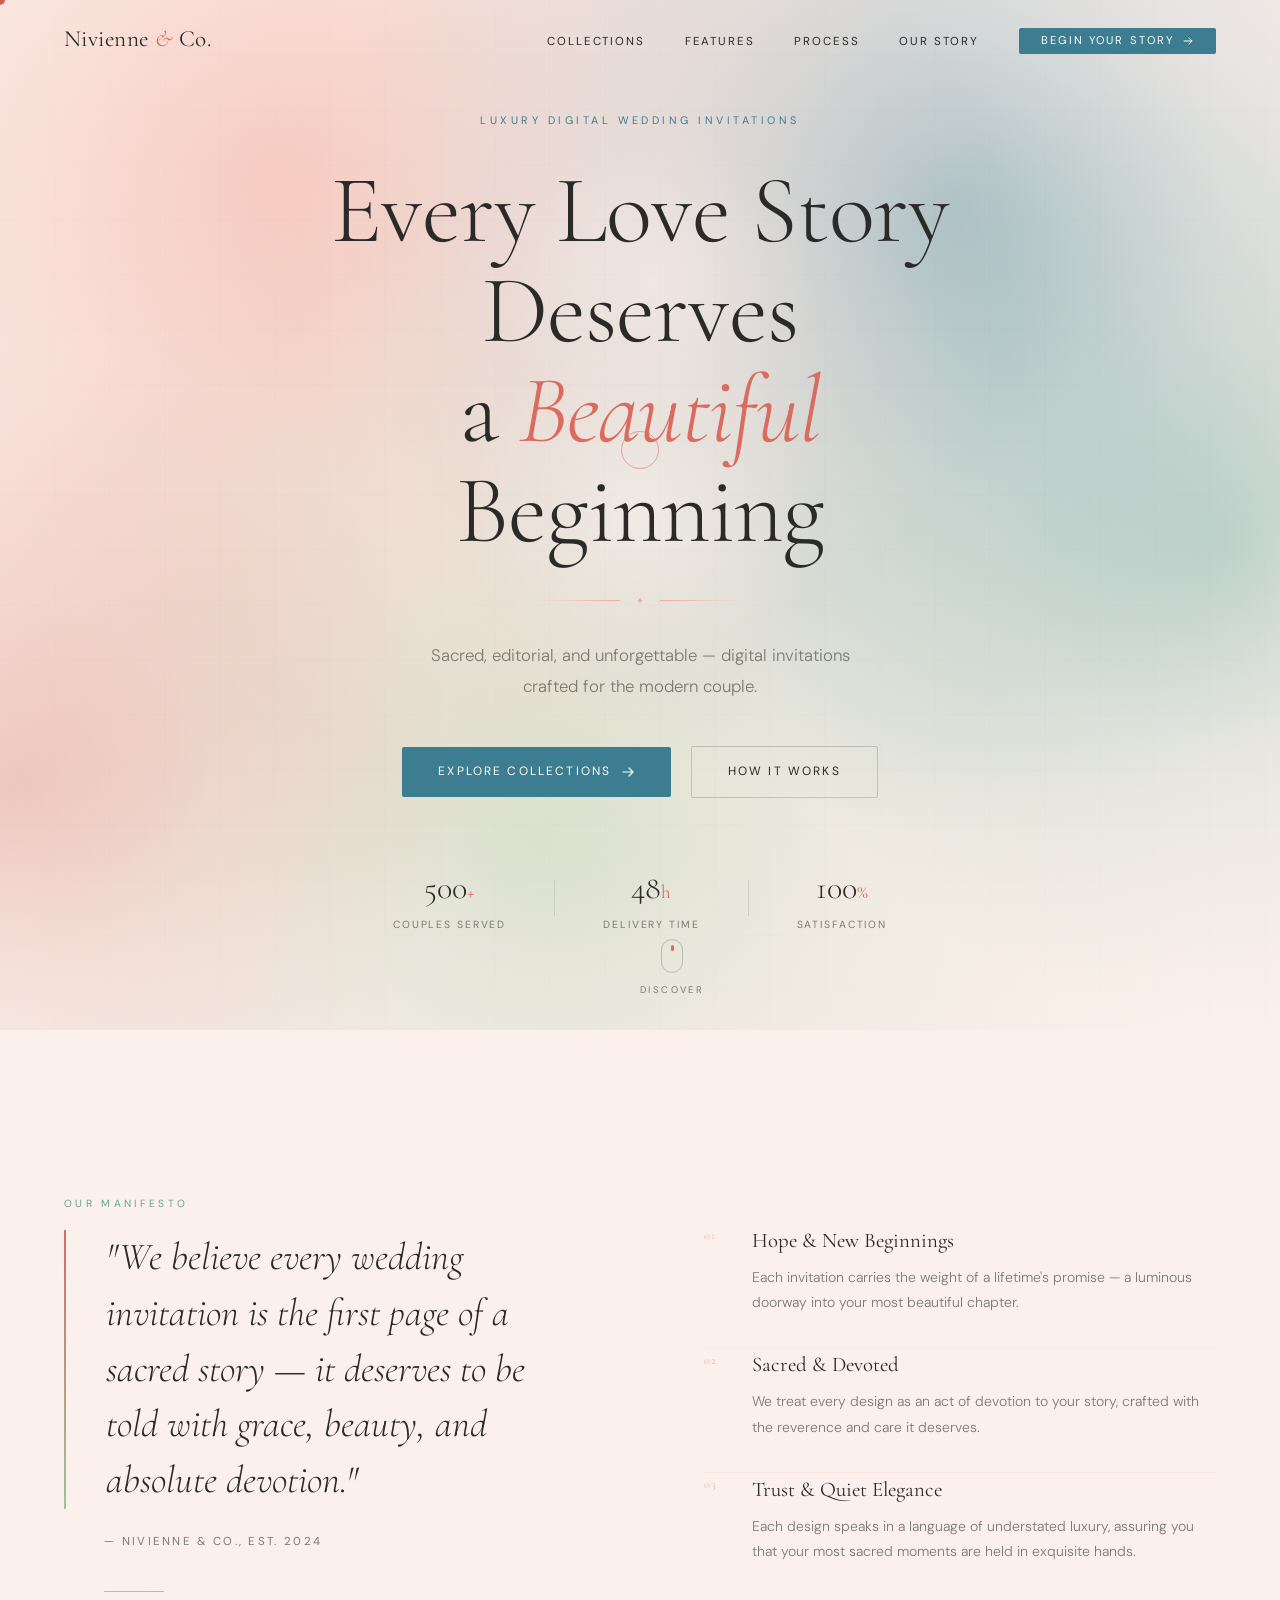
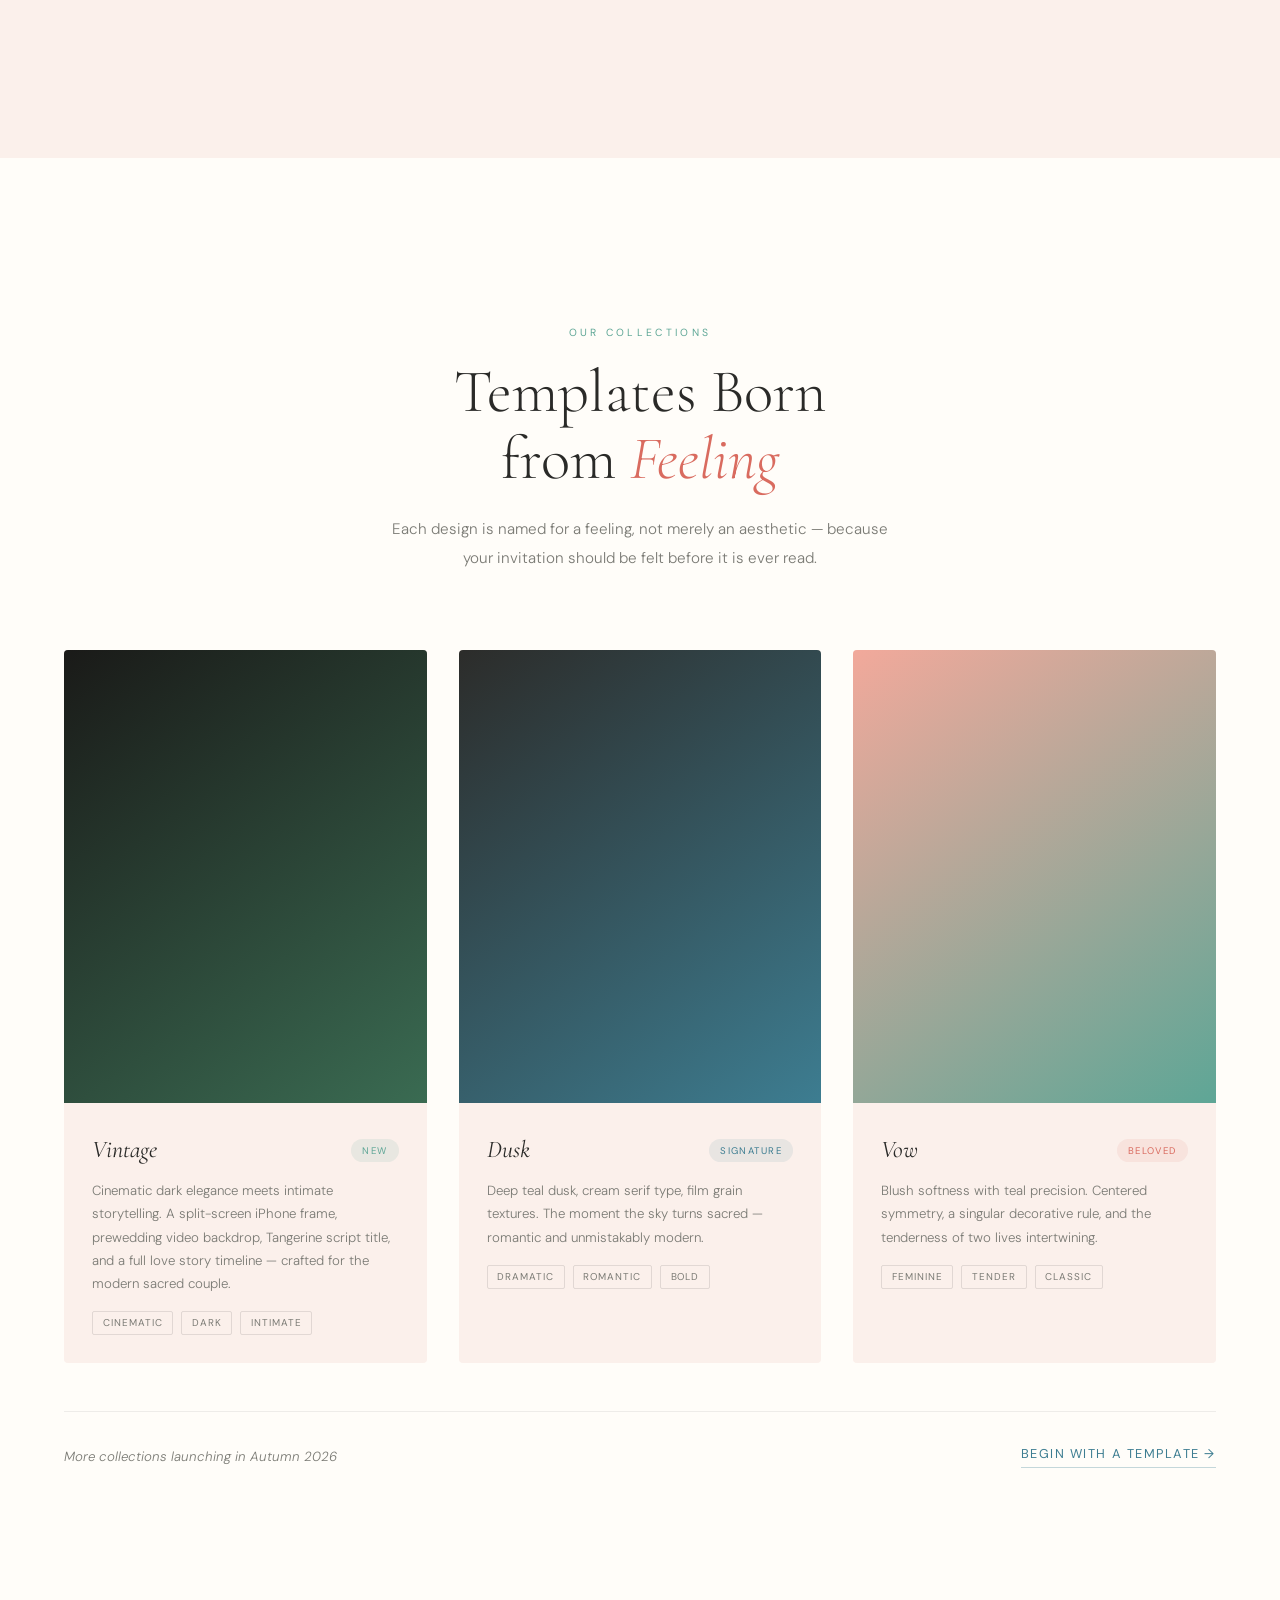
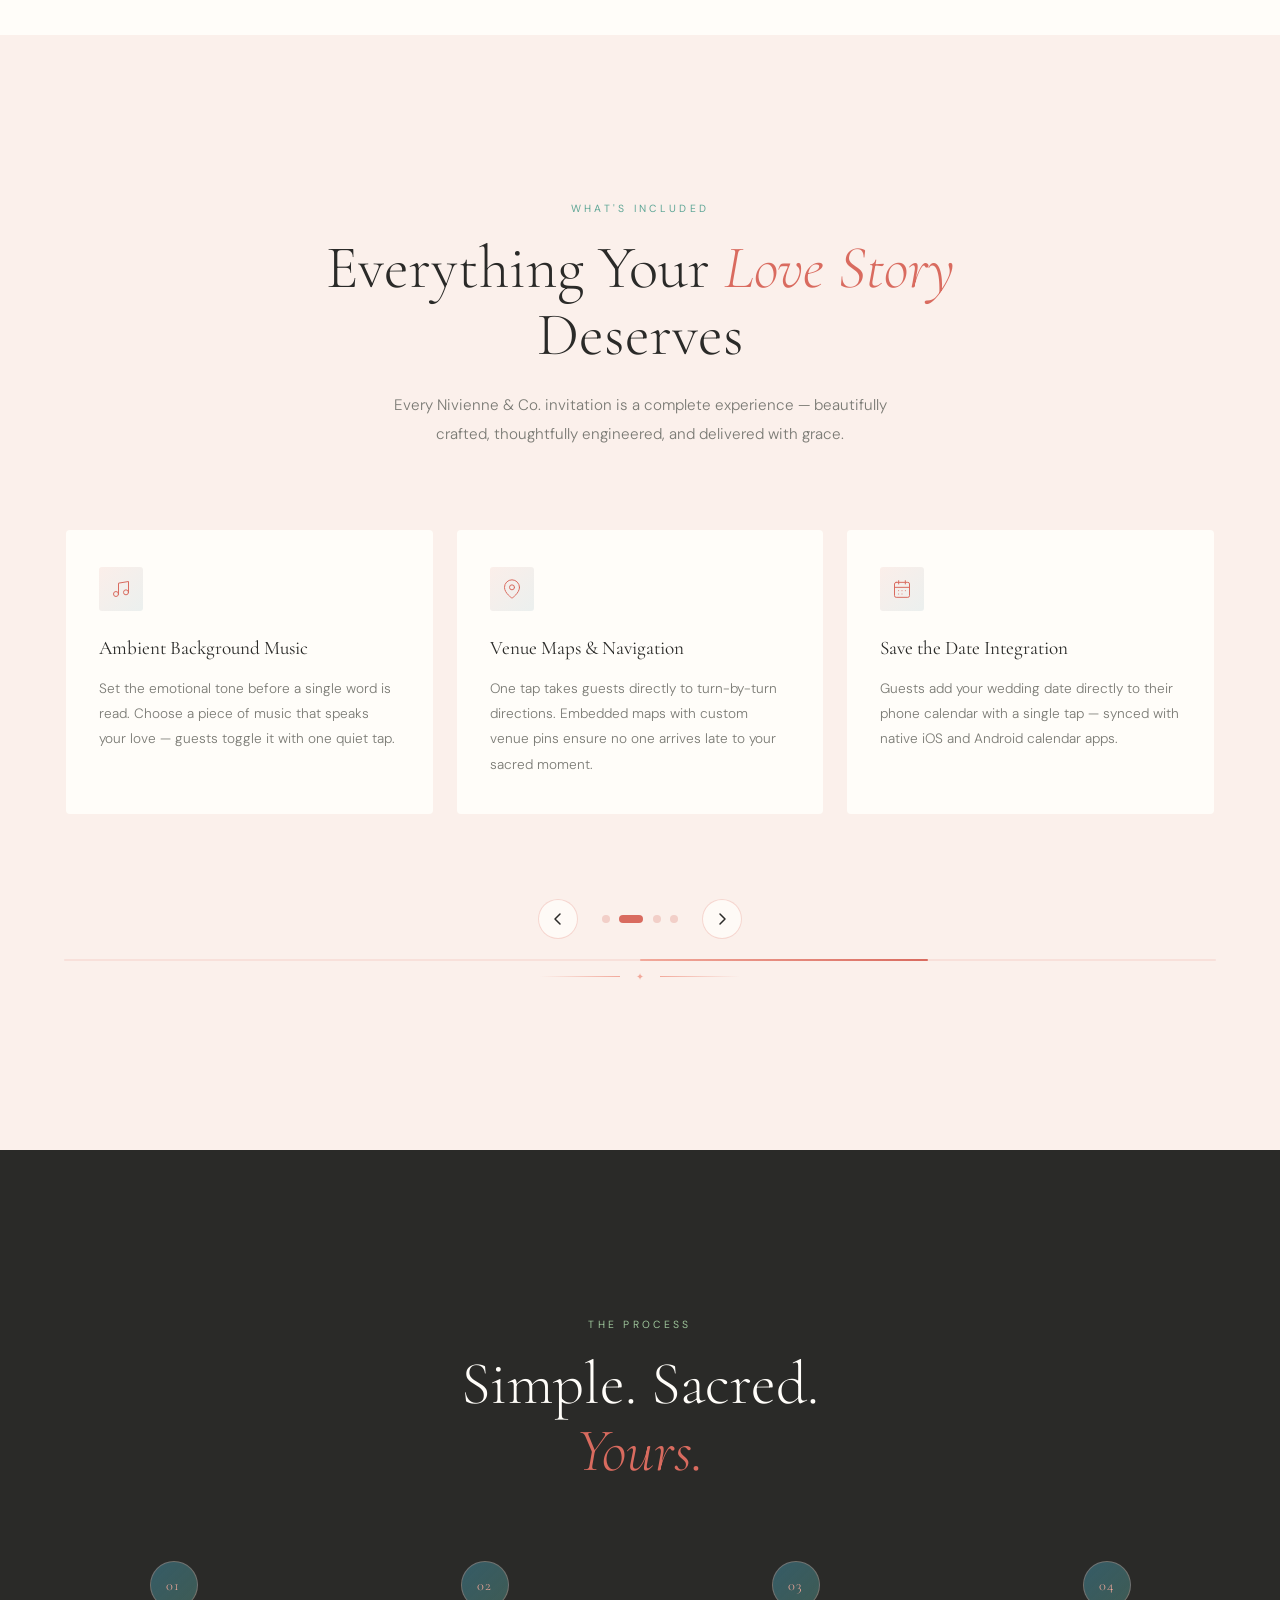
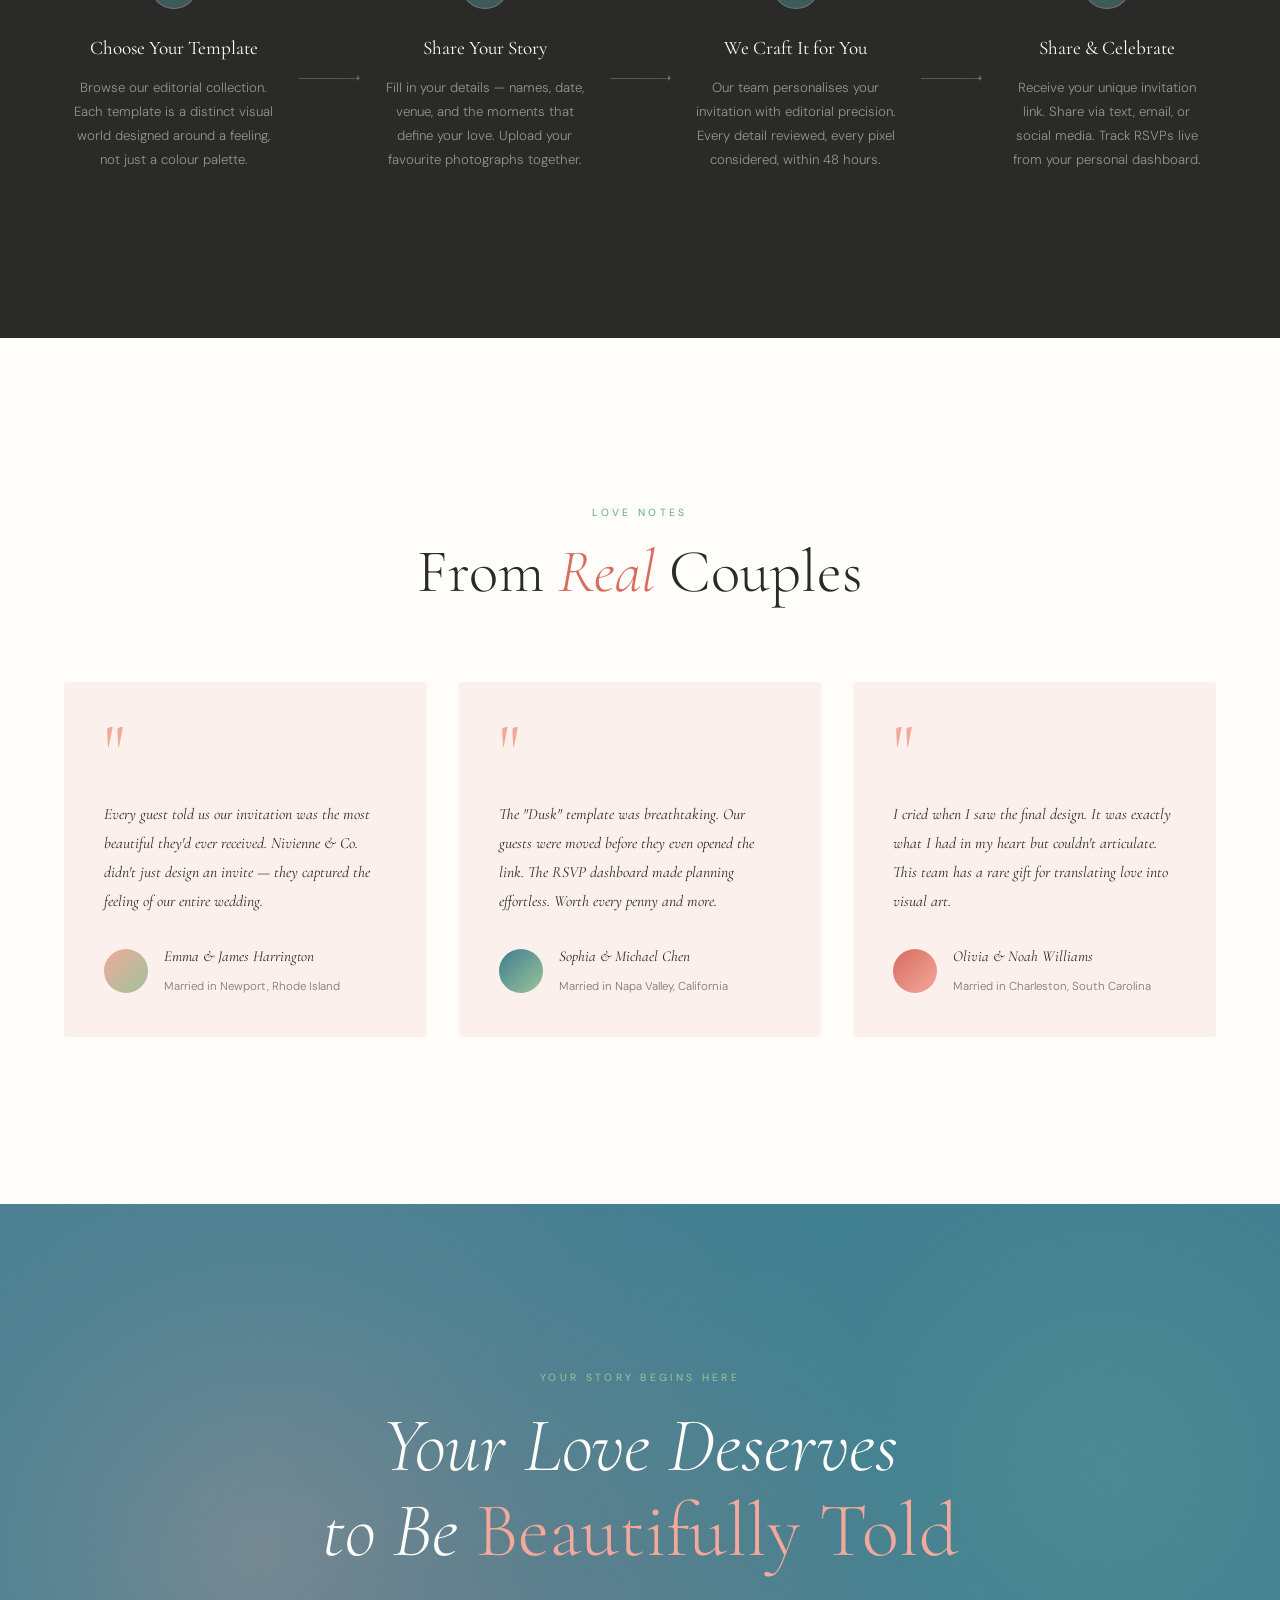
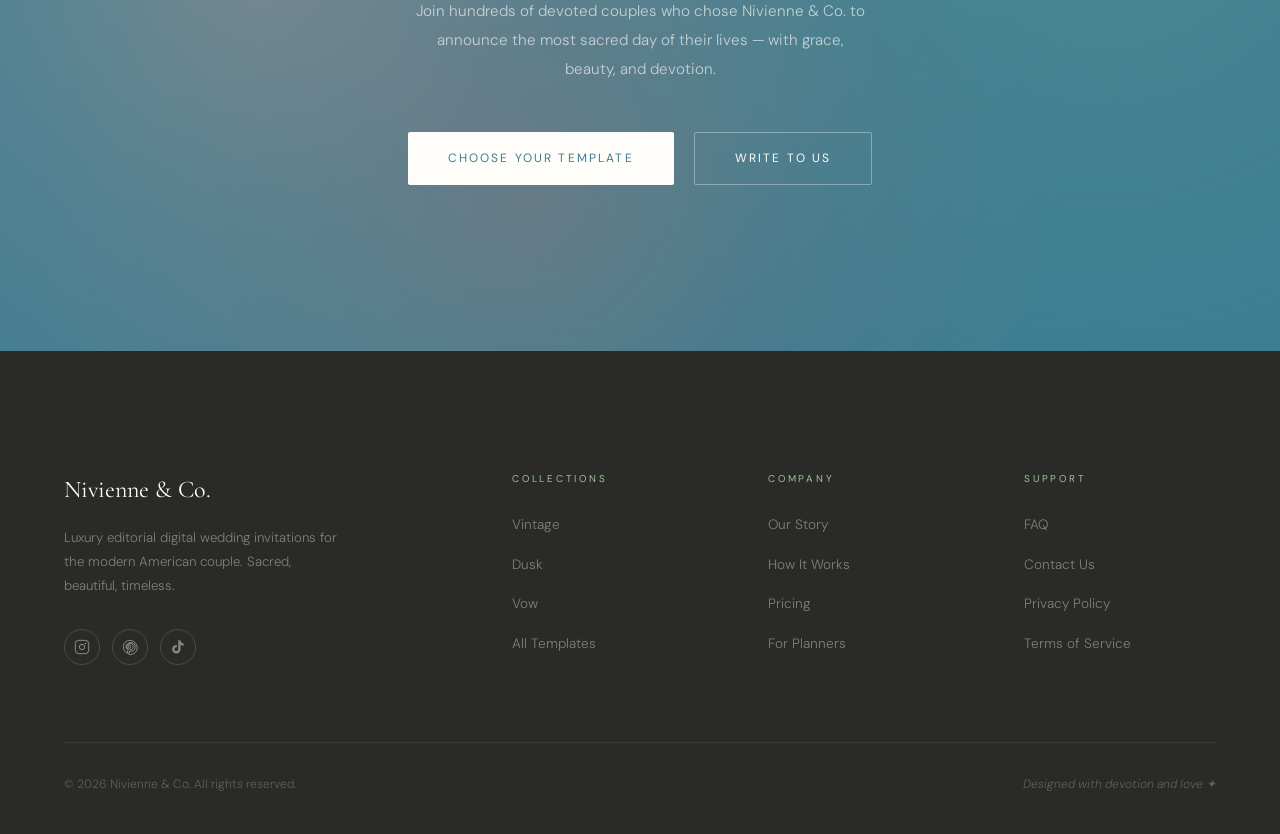
==== nivienne-studio/index.html @ e7ae2ef0 "Add files via upload" ====
<!DOCTYPE html>
<html lang="en">
<head>
  <meta charset="UTF-8">
  <meta name="viewport" content="width=device-width, initial-scale=1.0">
  <title>Nivienne & Co. — Luxury Digital Wedding Invitations</title>
  <meta name="description" content="Nivienne & Co. crafts editorial minimalist digital wedding invitations for the modern American couple. Sacred, beautiful, and unforgettable — your love story, beautifully told.">
  <meta property="og:title" content="Nivienne & Co. — Luxury Digital Wedding Invitations">
  <meta property="og:description" content="Editorial minimalist wedding invitations for the modern American couple.">
  <link rel="preconnect" href="https://fonts.googleapis.com">
  <link rel="preconnect" href="https://fonts.gstatic.com" crossorigin>
  <link href="https://fonts.googleapis.com/css2?family=Cormorant+Garamond:ital,wght@0,300;0,400;0,500;0,600;1,300;1,400;1,500;1,600&family=DM+Sans:opsz,wght@9..40,200;9..40,300;9..40,400;9..40,500&display=swap" rel="stylesheet">
  <link rel="icon" type="image/png" href="images/favicon.png">
  <link rel="apple-touch-icon" href="images/favicon.png">
  <link rel="stylesheet" href="styles.css">
</head>
<body>

  <!-- Custom Cursor -->
  <div class="cursor" id="cursor"></div>
  <div class="cursor-ring" id="cursor-ring"></div>

  <!-- ═══════════════════════════════════════
       NAVIGATION
  ═══════════════════════════════════════ -->
  <nav class="nav" id="nav" role="navigation" aria-label="Main navigation">
    <a href="#" class="nav-logo" id="nav-logo-link">
      <span class="logo-nivienne">Nivienne</span>
      <span class="logo-amp">&amp;</span>
      <span class="logo-co">Co.</span>
    </a>
    <ul class="nav-links" id="nav-links" role="list">
      <li><a href="#templates" id="nav-templates">Collections</a></li>
      <li><a href="#features" id="nav-features">Features</a></li>
      <li><a href="#how-it-works" id="nav-process">Process</a></li>
      <li><a href="#about" id="nav-about">Our Story</a></li>
      <li>
        <a href="#start" class="nav-cta" id="nav-cta-btn">
          <span>Begin Your Story</span>
          <svg width="12" height="12" viewBox="0 0 12 12" fill="none"><path d="M2 6H10M7 3L10 6L7 9" stroke="currentColor" stroke-width="1" stroke-linecap="round" stroke-linejoin="round"/></svg>
        </a>
      </li>
    </ul>
    <button class="nav-hamburger" id="nav-hamburger" aria-label="Open menu" aria-expanded="false">
      <span></span><span></span>
    </button>
  </nav>

  <!-- Mobile Menu Overlay -->
  <div class="mobile-menu" id="mobile-menu" aria-hidden="true">
    <div class="mobile-menu-inner">
      <a href="#templates" class="mobile-link" id="m-templates">Collections</a>
      <a href="#features" class="mobile-link" id="m-features">Features</a>
      <a href="#how-it-works" class="mobile-link" id="m-process">Process</a>
      <a href="#about" class="mobile-link" id="m-about">Our Story</a>
      <a href="#start" class="mobile-link mobile-cta" id="m-cta">Begin Your Story</a>
    </div>
  </div>

  <!-- ═══════════════════════════════════════
       HERO
  ═══════════════════════════════════════ -->
  <section class="hero" id="hero" aria-label="Hero">
    <canvas id="hero-canvas" aria-hidden="true"></canvas>
    <div class="hero-vignette" aria-hidden="true"></div>

    <div class="hero-content">
      <p class="hero-eyebrow" id="hero-eyebrow">Luxury Digital Wedding Invitations</p>

      <h1 class="hero-title" id="hero-title">
        Every Love Story<br>Deserves<br>a <em>Beautiful</em> Beginning
      </h1>

      <div class="hero-divider" aria-hidden="true">
        <span class="divider-line"></span>
        <span class="divider-icon">✦</span>
        <span class="divider-line"></span>
      </div>

      <p class="hero-sub" id="hero-sub">
        Sacred, editorial, and unforgettable — digital invitations crafted for the modern couple.
      </p>

      <div class="hero-actions" id="hero-actions">
        <a href="#templates" class="btn-primary" id="hero-cta-primary">
          <span>Explore Collections</span>
          <svg width="14" height="14" viewBox="0 0 14 14" fill="none" aria-hidden="true"><path d="M2 7H12M8 3L12 7L8 11" stroke="currentColor" stroke-width="1.2" stroke-linecap="round" stroke-linejoin="round"/></svg>
        </a>
        <a href="#how-it-works" class="btn-ghost" id="hero-cta-secondary">How It Works</a>
      </div>

      <div class="hero-stats" id="hero-stats">
        <div class="stat">
          <span class="stat-number" data-target="500">0</span><span class="stat-suffix">+</span>
          <span class="stat-label">Couples Served</span>
        </div>
        <div class="stat-sep" aria-hidden="true"></div>
        <div class="stat">
          <span class="stat-number" data-target="48">0</span><span class="stat-suffix">h</span>
          <span class="stat-label">Delivery Time</span>
        </div>
        <div class="stat-sep" aria-hidden="true"></div>
        <div class="stat">
          <span class="stat-number" data-target="100">0</span><span class="stat-suffix">%</span>
          <span class="stat-label">Satisfaction</span>
        </div>
      </div>
    </div>

    <div class="hero-scroll-hint" id="hero-scroll" aria-label="Scroll down">
      <div class="scroll-mouse">
        <div class="scroll-dot"></div>
      </div>
      <span>Discover</span>
    </div>
  </section>



  <!-- ═══════════════════════════════════════
       PHILOSOPHY / ABOUT
  ═══════════════════════════════════════ -->
  <section class="section philosophy" id="about" aria-label="Our philosophy">
    <div class="container">
      <div class="philosophy-grid">
        <!-- Left: Manifesto -->
        <div class="philosophy-left reveal-left">
          <p class="eyebrow">Our Manifesto</p>
          <blockquote class="philosophy-quote">
            "We believe every wedding invitation is the first page of a sacred story — it deserves to be told with grace, beauty, and absolute devotion."
          </blockquote>
          <p class="philosophy-attribution">— Nivienne &amp; Co., est. 2024</p>
          <div class="philosophy-accent-line" aria-hidden="true"></div>
        </div>

        <!-- Right: Pillars -->
        <div class="philosophy-right reveal-right">
          <div class="pillar" id="pillar-hope">
            <div class="pillar-number" aria-hidden="true">01</div>
            <div class="pillar-body">
              <h3>Hope &amp; New Beginnings</h3>
              <p>Each invitation carries the weight of a lifetime's promise — a luminous doorway into your most beautiful chapter.</p>
            </div>
          </div>
          <div class="pillar" id="pillar-sacred">
            <div class="pillar-number" aria-hidden="true">02</div>
            <div class="pillar-body">
              <h3>Sacred &amp; Devoted</h3>
              <p>We treat every design as an act of devotion to your story, crafted with the reverence and care it deserves.</p>
            </div>
          </div>
          <div class="pillar" id="pillar-trust">
            <div class="pillar-number" aria-hidden="true">03</div>
            <div class="pillar-body">
              <h3>Trust &amp; Quiet Elegance</h3>
              <p>Each design speaks in a language of understated luxury, assuring you that your most sacred moments are held in exquisite hands.</p>
            </div>
          </div>
        </div>
      </div>
    </div>
  </section>

  <!-- ═══════════════════════════════════════
       TEMPLATES / COLLECTIONS
  ═══════════════════════════════════════ -->
  <section class="section templates" id="templates" aria-label="Template collections">
    <div class="container">
      <div class="section-header reveal">
        <p class="eyebrow">Our Collections</p>
        <h2 class="section-title">Templates Born<br>from <em>Feeling</em></h2>
        <p class="section-body">Each design is named for a feeling, not merely an aesthetic — because your invitation should be felt before it is ever read.</p>
      </div>

      <div class="templates-grid">
        <!-- Card 1 -->
        <article class="template-card reveal reveal-d1" id="card-vintage" aria-label="Vintage template">
          <a href="template-vintage/index.html" target="_blank" class="template-preview-link" aria-label="View Vintage live demo">
            <div class="template-preview">
              <img src="template-vintage/images/1.png" alt="Vintage — cinematic dark split-screen wedding invitation" loading="lazy" onerror="this.style.display='none'">
              <div class="template-preview-fallback" style="background: linear-gradient(145deg, #1a1a18 0%, #3a6b52 100%)" aria-hidden="true"></div>
              <div class="template-hover-cta" aria-hidden="true">
                <span>View Live Demo</span>
                <svg width="14" height="14" viewBox="0 0 14 14" fill="none"><path d="M2 7H12M8 3L12 7L8 11" stroke="currentColor" stroke-width="1.2" stroke-linecap="round" stroke-linejoin="round"/></svg>
              </div>
            </div>
          </a>
          <div class="template-meta">
            <div class="template-header-row">
              <h3 class="template-name">Vintage</h3>
              <span class="template-badge">New</span>
            </div>
            <p class="template-desc">Cinematic dark elegance meets intimate storytelling. A split-screen iPhone frame, prewedding video backdrop, Tangerine script title, and a full love story timeline — crafted for the modern sacred couple.</p>
            <div class="template-tags">
              <span class="tag">Cinematic</span>
              <span class="tag">Dark</span>
              <span class="tag">Intimate</span>
            </div>
          </div>
        </article>

        <!-- Card 2 -->
        <article class="template-card reveal reveal-d2" id="card-dusk" aria-label="Dusk template">
          <div class="template-preview">
            <img src="template_dusk.png" alt="Dusk — dark romantic editorial wedding invitation" loading="lazy" onerror="this.style.display='none'">
            <div class="template-preview-fallback" style="background: linear-gradient(145deg, #2C2C2A 0%, #3D7D91 100%)" aria-hidden="true"></div>
            <div class="template-hover-cta" aria-hidden="true">
              <span>View Live Demo</span>
              <svg width="14" height="14" viewBox="0 0 14 14" fill="none"><path d="M2 7H12M8 3L12 7L8 11" stroke="currentColor" stroke-width="1.2" stroke-linecap="round" stroke-linejoin="round"/></svg>
            </div>
          </div>
          <div class="template-meta">
            <div class="template-header-row">
              <h3 class="template-name">Dusk</h3>
              <span class="template-badge template-badge--dark">Signature</span>
            </div>
            <p class="template-desc">Deep teal dusk, cream serif type, film grain textures. The moment the sky turns sacred — romantic and unmistakably modern.</p>
            <div class="template-tags">
              <span class="tag">Dramatic</span>
              <span class="tag">Romantic</span>
              <span class="tag">Bold</span>
            </div>
          </div>
        </article>

        <!-- Card 3 -->
        <article class="template-card reveal reveal-d3" id="card-vow" aria-label="Vow template">
          <div class="template-preview">
            <img src="template_vow.png" alt="Vow — blush and teal editorial wedding invitation" loading="lazy" onerror="this.style.display='none'">
            <div class="template-preview-fallback" style="background: linear-gradient(145deg, #F2A99B 0%, #5EA696 100%)" aria-hidden="true"></div>
            <div class="template-hover-cta" aria-hidden="true">
              <span>View Live Demo</span>
              <svg width="14" height="14" viewBox="0 0 14 14" fill="none"><path d="M2 7H12M8 3L12 7L8 11" stroke="currentColor" stroke-width="1.2" stroke-linecap="round" stroke-linejoin="round"/></svg>
            </div>
          </div>
          <div class="template-meta">
            <div class="template-header-row">
              <h3 class="template-name">Vow</h3>
              <span class="template-badge template-badge--rose">Beloved</span>
            </div>
            <p class="template-desc">Blush softness with teal precision. Centered symmetry, a singular decorative rule, and the tenderness of two lives intertwining.</p>
            <div class="template-tags">
              <span class="tag">Feminine</span>
              <span class="tag">Tender</span>
              <span class="tag">Classic</span>
            </div>
          </div>
        </article>
      </div>

      <div class="templates-footer reveal">
        <p class="templates-footer-text">More collections launching in Autumn 2026</p>
        <a href="#start" class="btn-link" id="templates-cta">Begin with a template &rarr;</a>
      </div>
    </div>
  </section>

  <!-- ═══════════════════════════════════════
       FEATURES
  ═══════════════════════════════════════ -->
  <section class="section features" id="features" aria-label="Features">
    <div class="container">

      <!-- Header -->
      <div class="features-header reveal">
        <p class="eyebrow">What's Included</p>
        <h2 class="section-title">Everything Your <em>Love Story</em><br>Deserves</h2>
        <p class="section-body">Every Nivienne &amp; Co. invitation is a complete experience — beautifully crafted, thoughtfully engineered, and delivered with grace.</p>
      </div>

      <!-- Features Carousel -->
      <div class="features-carousel reveal" id="features-carousel" aria-label="Features carousel">

        <!-- Viewport -->
        <div class="fc-viewport" id="fc-viewport">
          <div class="fc-track" id="fc-track">

            <!-- Slide 1 -->
            <div class="fc-slide" aria-label="Slide 1 of 4">
              <div class="feature-card" id="feat-rsvp">
                <div class="feature-icon-wrap" aria-hidden="true">
                  <svg viewBox="0 0 24 24" fill="none" stroke="currentColor" stroke-width="1.2" stroke-linecap="round" stroke-linejoin="round"><path d="M21 15a2 2 0 01-2 2H7l-4 4V5a2 2 0 012-2h14a2 2 0 012 2z"/></svg>
                </div>
                <h3>RSVP &amp; Guest Wishes</h3>
                <p>Guests confirm attendance and leave heartfelt messages in a single seamless flow. No third-party forms, no broken links — just grace.</p>
              </div>
              <div class="feature-card" id="feat-countdown">
                <div class="feature-icon-wrap" aria-hidden="true">
                  <svg viewBox="0 0 24 24" fill="none" stroke="currentColor" stroke-width="1.2" stroke-linecap="round" stroke-linejoin="round"><circle cx="12" cy="12" r="10"/><polyline points="12 6 12 12 16 14"/></svg>
                </div>
                <h3>Live Countdown Timer</h3>
                <p>A real-time countdown to your ceremony, building anticipation and keeping the sacred date alive in every guest's mind.</p>
              </div>
              <div class="feature-card" id="feat-gallery">
                <div class="feature-icon-wrap" aria-hidden="true">
                  <svg viewBox="0 0 24 24" fill="none" stroke="currentColor" stroke-width="1.2" stroke-linecap="round" stroke-linejoin="round"><rect x="3" y="3" width="18" height="18" rx="2"/><circle cx="8.5" cy="8.5" r="1.5"/><polyline points="21 15 16 10 5 21"/></svg>
                </div>
                <h3>Photo Gallery</h3>
                <p>Curate a gallery of your most precious pre-wedding moments. Full-bleed, swipeable, and beautifully composed — every image, a memory.</p>
              </div>
            </div>

            <!-- Slide 2 -->
            <div class="fc-slide" aria-label="Slide 2 of 4">
              <div class="feature-card" id="feat-music">
                <div class="feature-icon-wrap" aria-hidden="true">
                  <svg viewBox="0 0 24 24" fill="none" stroke="currentColor" stroke-width="1.2" stroke-linecap="round" stroke-linejoin="round"><path d="M9 18V5l12-2v13"/><circle cx="6" cy="18" r="3"/><circle cx="18" cy="16" r="3"/></svg>
                </div>
                <h3>Ambient Background Music</h3>
                <p>Set the emotional tone before a single word is read. Choose a piece of music that speaks your love — guests toggle it with one quiet tap.</p>
              </div>
              <div class="feature-card" id="feat-maps">
                <div class="feature-icon-wrap" aria-hidden="true">
                  <svg viewBox="0 0 24 24" fill="none" stroke="currentColor" stroke-width="1.2" stroke-linecap="round" stroke-linejoin="round"><path d="M21 10c0 7-9 13-9 13S3 17 3 10a9 9 0 0118 0z"/><circle cx="12" cy="10" r="3"/></svg>
                </div>
                <h3>Venue Maps &amp; Navigation</h3>
                <p>One tap takes guests directly to turn-by-turn directions. Embedded maps with custom venue pins ensure no one arrives late to your sacred moment.</p>
              </div>
              <div class="feature-card" id="feat-savedate">
                <div class="feature-icon-wrap" aria-hidden="true">
                  <svg viewBox="0 0 24 24" fill="none" stroke="currentColor" stroke-width="1.2" stroke-linecap="round" stroke-linejoin="round"><rect x="3" y="4" width="18" height="18" rx="2"/><line x1="16" y1="2" x2="16" y2="6"/><line x1="8" y1="2" x2="8" y2="6"/><line x1="3" y1="10" x2="21" y2="10"/><path d="M8 14h.01M12 14h.01M16 14h.01M8 18h.01M12 18h.01"/></svg>
                </div>
                <h3>Save the Date Integration</h3>
                <p>Guests add your wedding date directly to their phone calendar with a single tap — synced with native iOS and Android calendar apps.</p>
              </div>
            </div>

            <!-- Slide 3 -->
            <div class="fc-slide" aria-label="Slide 3 of 4">
              <div class="feature-card" id="feat-lovestory">
                <div class="feature-icon-wrap" aria-hidden="true">
                  <svg viewBox="0 0 24 24" fill="none" stroke="currentColor" stroke-width="1.2" stroke-linecap="round" stroke-linejoin="round"><path d="M20.84 4.61a5.5 5.5 0 00-7.78 0L12 5.67l-1.06-1.06a5.5 5.5 0 00-7.78 7.78l1.06 1.06L12 21.23l7.78-7.78 1.06-1.06a5.5 5.5 0 000-7.78z"/></svg>
                </div>
                <h3>Love Story Timeline</h3>
                <p>Tell the story of how you found each other — from first glance to forever. A visual, scroll-through narrative your guests will remember.</p>
              </div>
              <div class="feature-card" id="feat-video">
                <div class="feature-icon-wrap" aria-hidden="true">
                  <svg viewBox="0 0 24 24" fill="none" stroke="currentColor" stroke-width="1.2" stroke-linecap="round" stroke-linejoin="round"><polygon points="23 7 16 12 23 17 23 7"/><rect x="1" y="5" width="15" height="14" rx="2"/></svg>
                </div>
                <h3>Pre-wedding Video</h3>
                <p>Embed your cinematic pre-wedding film directly in the invitation. Let guests feel the emotion before they even arrive at your celebration.</p>
              </div>
              <div class="feature-card" id="feat-gift">
                <div class="feature-icon-wrap" aria-hidden="true">
                  <svg viewBox="0 0 24 24" fill="none" stroke="currentColor" stroke-width="1.2" stroke-linecap="round" stroke-linejoin="round"><polyline points="20 12 20 22 4 22 4 12"/><rect x="2" y="7" width="20" height="5" rx="1"/><line x1="12" y1="22" x2="12" y2="7"/><path d="M12 7H7.5a2.5 2.5 0 010-5C11 2 12 7 12 7z"/><path d="M12 7h4.5a2.5 2.5 0 000-5C13 2 12 7 12 7z"/></svg>
                </div>
                <h3>Digital Gift Confirmation</h3>
                <p>Guests confirm monetary gifts elegantly online. You receive a live dashboard of who has sent what — graceful, discreet, and organised.</p>
              </div>
            </div>

            <!-- Slide 4 -->
            <div class="fc-slide" aria-label="Slide 4 of 4">
              <div class="feature-card" id="feat-qr">
                <div class="feature-icon-wrap" aria-hidden="true">
                  <svg viewBox="0 0 24 24" fill="none" stroke="currentColor" stroke-width="1.2" stroke-linecap="round" stroke-linejoin="round"><rect x="3" y="3" width="7" height="7"/><rect x="14" y="3" width="7" height="7"/><rect x="3" y="14" width="7" height="7"/><path d="M14 14h3v3h-3zM17 17h3v3h-3zM14 20h3"/></svg>
                </div>
                <h3>QR Code Check-in</h3>
                <p>Each invitation carries a unique QR code. Guests are checked in instantly at the door — modern, professional, and deeply personal.</p>
              </div>
              <div class="feature-card" id="feat-tracking">
                <div class="feature-icon-wrap" aria-hidden="true">
                  <svg viewBox="0 0 24 24" fill="none" stroke="currentColor" stroke-width="1.2" stroke-linecap="round" stroke-linejoin="round"><path d="M1 12s4-8 11-8 11 8 11 8-4 8-11 8-11-8-11-8z"/><circle cx="12" cy="12" r="3"/></svg>
                </div>
                <h3>Invitation Tracking</h3>
                <p>See who has opened your invitation, when they opened it, and from which link. Know your guests are informed — in real time.</p>
              </div>
              <div class="feature-card" id="feat-share">
                <div class="feature-icon-wrap" aria-hidden="true">
                  <svg viewBox="0 0 24 24" fill="none" stroke="currentColor" stroke-width="1.2" stroke-linecap="round" stroke-linejoin="round"><circle cx="18" cy="5" r="3"/><circle cx="6" cy="12" r="3"/><circle cx="18" cy="19" r="3"/><line x1="8.59" y1="13.51" x2="15.42" y2="17.49"/><line x1="15.41" y1="6.51" x2="8.59" y2="10.49"/></svg>
                </div>
                <h3>Unlimited Personalised Sharing</h3>
                <p>Each guest receives a link addressed to them by name. Share via text, WhatsApp, or email — infinitely, without restriction.</p>
              </div>
            </div>

          </div><!-- /.fc-track -->
        </div><!-- /.fc-viewport -->

        <!-- Controls -->
        <div class="fc-controls">
          <button class="fc-btn fc-btn--prev" id="fc-prev" aria-label="Previous slide">
            <svg width="16" height="16" viewBox="0 0 16 16" fill="none"><path d="M10 3L5 8L10 13" stroke="currentColor" stroke-width="1.5" stroke-linecap="round" stroke-linejoin="round"/></svg>
          </button>
          <div class="fc-dots" id="fc-dots" role="tablist" aria-label="Carousel navigation">
            <button class="fc-dot fc-dot--active" id="fc-dot-0" role="tab" aria-selected="true"  aria-label="Slide 1"></button>
            <button class="fc-dot"                id="fc-dot-1" role="tab" aria-selected="false" aria-label="Slide 2"></button>
            <button class="fc-dot"                id="fc-dot-2" role="tab" aria-selected="false" aria-label="Slide 3"></button>
            <button class="fc-dot"                id="fc-dot-3" role="tab" aria-selected="false" aria-label="Slide 4"></button>
          </div>
          <button class="fc-btn fc-btn--next" id="fc-next" aria-label="Next slide">
            <svg width="16" height="16" viewBox="0 0 16 16" fill="none"><path d="M6 3L11 8L6 13" stroke="currentColor" stroke-width="1.5" stroke-linecap="round" stroke-linejoin="round"/></svg>
          </button>
        </div>

        <!-- Progress bar -->
        <div class="fc-progress" aria-hidden="true">
          <div class="fc-progress-bar" id="fc-progress-bar"></div>
        </div>

      </div><!-- /.features-carousel -->

      <!-- Soft divider accent -->
      <div class="features-divider reveal" aria-hidden="true">
        <span class="divider-line"></span>
        <span class="divider-icon">✦</span>
        <span class="divider-line"></span>
      </div>

    </div>
  </section>

  <!-- ═══════════════════════════════════════
       HOW IT WORKS
  ═══════════════════════════════════════ -->
  <section class="section process" id="how-it-works" aria-label="How it works">
    <div class="container">
      <div class="section-header section-header--light reveal">
        <p class="eyebrow eyebrow--light">The Process</p>
        <h2 class="section-title section-title--light">Simple. Sacred.<br><em>Yours.</em></h2>
      </div>

      <div class="process-steps">
        <div class="process-step reveal reveal-d1" id="step-1">
          <div class="step-num" aria-hidden="true"><span>01</span></div>
          <div class="step-content">
            <h3>Choose Your Template</h3>
            <p>Browse our editorial collection. Each template is a distinct visual world designed around a feeling, not just a colour palette.</p>
          </div>
        </div>
        <div class="process-connector" aria-hidden="true"></div>
        <div class="process-step reveal reveal-d2" id="step-2">
          <div class="step-num" aria-hidden="true"><span>02</span></div>
          <div class="step-content">
            <h3>Share Your Story</h3>
            <p>Fill in your details — names, date, venue, and the moments that define your love. Upload your favourite photographs together.</p>
          </div>
        </div>
        <div class="process-connector" aria-hidden="true"></div>
        <div class="process-step reveal reveal-d3" id="step-3">
          <div class="step-num" aria-hidden="true"><span>03</span></div>
          <div class="step-content">
            <h3>We Craft It for You</h3>
            <p>Our team personalises your invitation with editorial precision. Every detail reviewed, every pixel considered, within 48 hours.</p>
          </div>
        </div>
        <div class="process-connector" aria-hidden="true"></div>
        <div class="process-step reveal reveal-d4" id="step-4">
          <div class="step-num" aria-hidden="true"><span>04</span></div>
          <div class="step-content">
            <h3>Share &amp; Celebrate</h3>
            <p>Receive your unique invitation link. Share via text, email, or social media. Track RSVPs live from your personal dashboard.</p>
          </div>
        </div>
      </div>
    </div>
  </section>

  <!-- ═══════════════════════════════════════
       PRICING — commented out, preserved for future use
  ═══════════════════════════════════════
  <section class="section pricing" id="pricing" aria-label="Pricing">
    <div class="container">
      <div class="section-header reveal">
        <p class="eyebrow">Investment</p>
        <h2 class="section-title">Transparent,<br><em>Simple</em> Pricing</h2>
        <p class="section-body">One-time payment. No subscriptions. No hidden fees. Just a beautiful, lasting invitation for one of life's most sacred days.</p>
      </div>

      <div class="pricing-grid">
        ~~~ Studio ~~~
        <div class="pricing-card reveal reveal-d1" id="pricing-studio">
          <div class="pricing-plan">Studio</div>
          <div class="pricing-amount">
            <sup>$</sup><span class="pricing-num">49</span>
          </div>
          <p class="pricing-desc">For the couple who knows exactly what they want — clean, beautiful, and complete.</p>
          <div class="pricing-divider" aria-hidden="true"></div>
          <ul class="pricing-list" role="list">
            <li><span class="check" aria-hidden="true">✓</span> 1 curated template</li>
            <li><span class="check" aria-hidden="true">✓</span> Full personalization</li>
            <li><span class="check" aria-hidden="true">✓</span> RSVP form (50 guests)</li>
            <li><span class="check" aria-hidden="true">✓</span> Countdown timer</li>
            <li><span class="check" aria-hidden="true">✓</span> Google Maps embed</li>
            <li><span class="check" aria-hidden="true">✓</span> 3-month active link</li>
          </ul>
          <a href="#start" class="pricing-btn pricing-btn--outline" id="btn-studio">Begin Here</a>
        </div>

        ~~~ Atelier (Featured) ~~~
        <div class="pricing-card pricing-card--featured reveal reveal-d2" id="pricing-atelier">
          <div class="pricing-ribbon" aria-label="Most loved">Most Loved</div>
          <div class="pricing-plan pricing-plan--light">Atelier</div>
          <div class="pricing-amount pricing-amount--light">
            <sup>$</sup><span class="pricing-num">99</span>
          </div>
          <p class="pricing-desc pricing-desc--light">The complete editorial experience — everything you need for an unforgettable first impression.</p>
          <div class="pricing-divider pricing-divider--light" aria-hidden="true"></div>
          <ul class="pricing-list pricing-list--light" role="list">
            <li><span class="check" aria-hidden="true">✓</span> All 3 templates + new releases</li>
            <li><span class="check" aria-hidden="true">✓</span> Unlimited RSVP guests</li>
            <li><span class="check" aria-hidden="true">✓</span> Ambient music toggle</li>
            <li><span class="check" aria-hidden="true">✓</span> QR code for sharing</li>
            <li><span class="check" aria-hidden="true">✓</span> Guest message wall</li>
            <li><span class="check" aria-hidden="true">✓</span> 12-month active link</li>
            <li><span class="check" aria-hidden="true">✓</span> Priority support</li>
          </ul>
          <a href="#start" class="pricing-btn pricing-btn--filled" id="btn-atelier">This Is the One</a>
        </div>

        ~~~ Maison ~~~
        <div class="pricing-card reveal reveal-d3" id="pricing-maison">
          <div class="pricing-plan">Maison</div>
          <div class="pricing-amount">
            <sup>$</sup><span class="pricing-num">199</span>
          </div>
          <p class="pricing-desc">For couples who desire the ultimate in personal luxury — a completely bespoke, white-glove experience.</p>
          <div class="pricing-divider" aria-hidden="true"></div>
          <ul class="pricing-list" role="list">
            <li><span class="check" aria-hidden="true">✓</span> Everything in Atelier</li>
            <li><span class="check" aria-hidden="true">✓</span> Custom domain</li>
            <li><span class="check" aria-hidden="true">✓</span> Printable PDF export</li>
            <li><span class="check" aria-hidden="true">✓</span> Save the Date add-on</li>
            <li><span class="check" aria-hidden="true">✓</span> Concierge onboarding call</li>
            <li><span class="check" aria-hidden="true">✓</span> Lifetime active link</li>
            <li><span class="check" aria-hidden="true">✓</span> Dedicated account manager</li>
          </ul>
          <a href="#start" class="pricing-btn pricing-btn--outline" id="btn-maison">Go Bespoke</a>
        </div>
      </div>
    </div>
  </section>
  -->

  <!-- ═══════════════════════════════════════
       TESTIMONIALS
  ═══════════════════════════════════════ -->
  <section class="section testimonials" id="testimonials" aria-label="Testimonials">
    <div class="container">
      <div class="section-header reveal">
        <p class="eyebrow">Love Notes</p>
        <h2 class="section-title">From <em>Real</em> Couples</h2>
      </div>

      <div class="testimonials-grid">
        <div class="testimonial reveal reveal-d1" id="t1">
          <div class="testimonial-quote-mark" aria-hidden="true">"</div>
          <blockquote class="testimonial-text">Every guest told us our invitation was the most beautiful they'd ever received. Nivienne &amp; Co. didn't just design an invite — they captured the feeling of our entire wedding.</blockquote>
          <footer class="testimonial-footer">
            <div class="testimonial-avatar avatar-1" aria-hidden="true"></div>
            <div class="testimonial-info">
              <cite class="testimonial-name">Emma &amp; James Harrington</cite>
              <span class="testimonial-date">Married in Newport, Rhode Island</span>
            </div>
          </footer>
        </div>

        <div class="testimonial reveal reveal-d2" id="t2">
          <div class="testimonial-quote-mark" aria-hidden="true">"</div>
          <blockquote class="testimonial-text">The "Dusk" template was breathtaking. Our guests were moved before they even opened the link. The RSVP dashboard made planning effortless. Worth every penny and more.</blockquote>
          <footer class="testimonial-footer">
            <div class="testimonial-avatar avatar-2" aria-hidden="true"></div>
            <div class="testimonial-info">
              <cite class="testimonial-name">Sophia &amp; Michael Chen</cite>
              <span class="testimonial-date">Married in Napa Valley, California</span>
            </div>
          </footer>
        </div>

        <div class="testimonial reveal reveal-d3" id="t3">
          <div class="testimonial-quote-mark" aria-hidden="true">"</div>
          <blockquote class="testimonial-text">I cried when I saw the final design. It was exactly what I had in my heart but couldn't articulate. This team has a rare gift for translating love into visual art.</blockquote>
          <footer class="testimonial-footer">
            <div class="testimonial-avatar avatar-3" aria-hidden="true"></div>
            <div class="testimonial-info">
              <cite class="testimonial-name">Olivia &amp; Noah Williams</cite>
              <span class="testimonial-date">Married in Charleston, South Carolina</span>
            </div>
          </footer>
        </div>
      </div>
    </div>
  </section>

  <!-- ═══════════════════════════════════════
       FINAL CTA
  ═══════════════════════════════════════ -->
  <section class="cta-section" id="start" aria-label="Call to action">
    <canvas id="cta-canvas" aria-hidden="true"></canvas>
    <div class="cta-inner">
      <p class="eyebrow eyebrow--light reveal">Your Story Begins Here</p>
      <h2 class="cta-title reveal">Your Love Deserves<br>to Be <em>Beautifully Told</em></h2>
      <p class="cta-body reveal">Join hundreds of devoted couples who chose Nivienne &amp; Co. to announce the most sacred day of their lives — with grace, beauty, and devotion.</p>
      <div class="cta-actions reveal">
        <a href="#templates" class="btn-white" id="cta-primary">Choose Your Template</a>
        <a href="mailto:hello@nivienneandco.com" class="btn-ghost-white" id="cta-secondary">Write to Us</a>
      </div>
    </div>
  </section>

  <!-- ═══════════════════════════════════════
       FOOTER
  ═══════════════════════════════════════ -->
  <footer class="footer" role="contentinfo">
    <div class="container">
      <div class="footer-grid">
        <div class="footer-brand">
          <h2 class="footer-logo">Nivienne &amp; Co.</h2>
          <p class="footer-tagline">Luxury editorial digital wedding invitations for the modern American couple. Sacred, beautiful, timeless.</p>
          <div class="footer-socials">
            <a href="#" class="social-icon" id="social-ig" aria-label="Instagram">
              <svg width="16" height="16" viewBox="0 0 24 24" fill="none" stroke="currentColor" stroke-width="1.5" aria-hidden="true"><rect x="2" y="2" width="20" height="20" rx="5"/><circle cx="12" cy="12" r="4"/><circle cx="17.5" cy="6.5" r="0.5" fill="currentColor"/></svg>
            </a>
            <a href="#" class="social-icon" id="social-pt" aria-label="Pinterest">
              <svg width="16" height="16" viewBox="0 0 24 24" fill="none" stroke="currentColor" stroke-width="1.5" aria-hidden="true"><path d="M12 2C6.48 2 2 6.48 2 12c0 4.24 2.65 7.86 6.39 9.29-.09-.78-.17-1.98.03-2.83.19-.77 1.27-5.36 1.27-5.36s-.32-.65-.32-1.61c0-1.51.88-2.64 1.97-2.64.93 0 1.38.7 1.38 1.54 0 .94-.6 2.34-.91 3.64-.26 1.09.54 1.97 1.6 1.97 1.92 0 3.22-2.46 3.22-5.37 0-2.22-1.5-3.88-4.22-3.88-3.08 0-5 2.3-5 4.88 0 .89.26 1.51.67 2 .07.08.08.15.06.24l-.24.97c-.04.14-.13.17-.3.1-1.12-.46-1.64-1.69-1.64-3.08 0-2.89 2.44-6.4 7.29-6.4 3.92 0 6.52 2.84 6.52 5.9 0 4.05-2.25 7.1-5.55 7.1-1.11 0-2.16-.6-2.52-1.27l-.69 2.64c-.25.95-.93 2.14-1.38 2.87.99.3 2.04.47 3.12.47 5.52 0 10-4.48 10-10S17.52 2 12 2z"/></svg>
            </a>
            <a href="#" class="social-icon" id="social-tk" aria-label="TikTok">
              <svg width="16" height="16" viewBox="0 0 24 24" fill="currentColor" aria-hidden="true"><path d="M19.59 6.69a4.83 4.83 0 01-3.77-4.25V2h-3.45v13.67a2.89 2.89 0 01-2.88 2.5 2.89 2.89 0 01-2.89-2.89 2.89 2.89 0 012.89-2.89c.28 0 .54.04.79.1V9.01a6.33 6.33 0 00-.79-.05 6.34 6.34 0 00-6.34 6.34 6.34 6.34 0 006.34 6.34 6.34 6.34 0 006.33-6.34V8.69a8.22 8.22 0 004.79 1.53V6.74a4.85 4.85 0 01-1.02-.05z"/></svg>
            </a>
          </div>
        </div>
        <div class="footer-col">
          <h4>Collections</h4>
          <ul role="list">
            <li><a href="#templates">Vintage</a></li>
            <li><a href="#templates">Dusk</a></li>
            <li><a href="#templates">Vow</a></li>
            <li><a href="#templates">All Templates</a></li>
          </ul>
        </div>
        <div class="footer-col">
          <h4>Company</h4>
          <ul role="list">
            <li><a href="#about">Our Story</a></li>
            <li><a href="#how-it-works">How It Works</a></li>
            <li><a href="#pricing">Pricing</a></li>
            <li><a href="#">For Planners</a></li>
          </ul>
        </div>
        <div class="footer-col">
          <h4>Support</h4>
          <ul role="list">
            <li><a href="#">FAQ</a></li>
            <li><a href="mailto:hello@nivienneandco.com">Contact Us</a></li>
            <li><a href="#">Privacy Policy</a></li>
            <li><a href="#">Terms of Service</a></li>
          </ul>
        </div>
      </div>
      <div class="footer-bottom">
        <p>&copy; 2026 Nivienne &amp; Co. All rights reserved.</p>
        <p class="footer-craft">Designed with devotion and love ✦</p>
      </div>
    </div>
  </footer>

  <script src="script.js"></script>
</body>
</html>
---- nivienne-studio/styles.css ----
/* ════════════════════════════════════════════════════
   NIVIENNE & CO. — LUXURY WEDDING INVITATION PLATFORM
   Design System: Editorial Minimalism × Feminine Luxury
   Color Palette: Blush · Salmon · Coral · Teal · Sage
════════════════════════════════════════════════════ */

/* ─── DESIGN TOKENS ─────────────────────────────── */
:root {
  /* Brand Colors (from palette image) */
  --blush:       #FBF0EB;
  --salmon:      #F2A99B;
  --coral:       #D96B5F;
  --coral-deep:  #C45A4E;
  --teal:        #3D7D91;
  --teal-mid:    #4E90A4;
  --seafoam:     #5EA696;
  --sage:        #9DC49A;
  --charcoal:    #2A2A28;
  --warm-white:  #FFFDF9;
  --text-muted:  #7A7A74;
  --text-light:  #B0AFA8;

  /* Typography */
  --serif:  'Cormorant Garamond', Georgia, 'Times New Roman', serif;
  --sans:   'DM Sans', system-ui, -apple-system, sans-serif;

  /* Easings */
  --ease-spring:    cubic-bezier(0.34, 1.56, 0.64, 1);
  --ease-out-expo:  cubic-bezier(0.16, 1, 0.3, 1);
  --ease-luxury:    cubic-bezier(0.25, 0.46, 0.45, 0.94);
  --ease-in-out:    cubic-bezier(0.4, 0, 0.2, 1);

  /* Spacing */
  --gap-section: clamp(96px, 13vw, 180px);
  --gap-block:   clamp(40px, 6vw, 80px);
  --container:   1240px;
  --pad:         clamp(20px, 5vw, 80px);
  --nav-h:       80px;

  /* Shadows */
  --shadow-soft:  0 4px 24px rgba(61, 125, 145, 0.08);
  --shadow-card:  0 12px 40px rgba(44, 44, 40, 0.10);
  --shadow-hover: 0 24px 60px rgba(61, 125, 145, 0.18), 0 8px 20px rgba(217, 107, 95, 0.10);
}

/* ─── RESET ─────────────────────────────────────── */
*, *::before, *::after { box-sizing: border-box; margin: 0; padding: 0; }
html { scroll-behavior: smooth; font-size: 16px; -webkit-text-size-adjust: 100%; }
body {
  font-family: var(--sans);
  background: var(--warm-white);
  color: var(--charcoal);
  overflow-x: hidden;
  cursor: none;
  line-height: 1.6;
}
img  { display: block; max-width: 100%; }
a    { color: inherit; text-decoration: none; }
ul   { list-style: none; }
button, a { cursor: none; }

/* ─── CUSTOM CURSOR ─────────────────────────────── */
.cursor {
  position: fixed;
  width: 10px; height: 10px;
  background: var(--coral);
  border-radius: 50%;
  pointer-events: none;
  z-index: 99999;
  transform: translate(-50%, -50%);
  transition: width 300ms var(--ease-spring),
              height 300ms var(--ease-spring),
              background 300ms ease,
              opacity 200ms ease;
  mix-blend-mode: multiply;
}
.cursor-ring {
  position: fixed;
  width: 38px; height: 38px;
  border: 1.5px solid rgba(217, 107, 95, 0.55);
  border-radius: 50%;
  pointer-events: none;
  z-index: 99998;
  transform: translate(-50%, -50%);
  transition: width 300ms var(--ease-spring),
              height 300ms var(--ease-spring),
              border-color 300ms ease;
}
body:has(a:hover) .cursor,
body:has(button:hover) .cursor { width: 18px; height: 18px; background: var(--teal); }
body:has(a:hover) .cursor-ring,
body:has(button:hover) .cursor-ring { width: 52px; height: 52px; border-color: rgba(61, 125, 145, 0.4); }

/* ─── NAVIGATION ─────────────────────────────────── */
.nav {
  position: fixed; inset-block-start: 0; inset-inline: 0;
  height: var(--nav-h);
  display: flex; align-items: center; justify-content: space-between;
  padding: 0 var(--pad);
  z-index: 9000;
  transition:
    background  500ms var(--ease-luxury),
    box-shadow  500ms var(--ease-luxury),
    border-color 500ms var(--ease-luxury);
}
.nav.scrolled {
  background: rgba(251, 240, 235, 0.78);
  backdrop-filter: blur(24px) saturate(180%);
  -webkit-backdrop-filter: blur(24px) saturate(180%);
  box-shadow: 0 1px 0 rgba(242, 169, 155, 0.25), var(--shadow-soft);
}

/* Logo */
.nav-logo {
  display: flex; align-items: baseline; gap: 0.25rem;
  font-family: var(--serif);
  font-size: 1.45rem; font-weight: 400;
  letter-spacing: 0.02em;
  color: var(--charcoal);
  transition: opacity 300ms ease;
}
.nav-logo:hover { opacity: 0.75; }
.logo-amp { color: var(--coral); font-style: italic; margin: 0 0.1em; }

/* Nav Links */
.nav-links {
  display: flex; align-items: center; gap: 2.5rem;
}
.nav-links a {
  font-size: 0.72rem;
  font-weight: 400;
  letter-spacing: 0.16em;
  text-transform: uppercase;
  color: var(--charcoal);
  position: relative;
  padding-block: 0.25rem;
  transition: color 300ms ease;
}
.nav-links a::after {
  content: '';
  position: absolute; bottom: 0; left: 0; right: 100%;
  height: 1px;
  background: var(--coral);
  transition: right 300ms var(--ease-spring);
}
.nav-links a:hover { color: var(--coral); }
.nav-links a:hover::after { right: 0; }

/* Nav CTA */
.nav-cta {
  display: inline-flex; align-items: center; gap: 0.5rem;
  background: var(--teal);
  color: var(--warm-white) !important;
  padding: 0.6rem 1.4rem;
  border-radius: 2px;
  font-size: 0.7rem !important;
  letter-spacing: 0.18em !important;
  transition: background 300ms var(--ease-spring), transform 300ms var(--ease-spring) !important;
}
.nav-cta::after { display: none !important; }
.nav-cta:hover { background: var(--coral) !important; transform: translateY(-1px) !important; color: var(--warm-white) !important; }

/* Hamburger */
.nav-hamburger {
  display: none;
  flex-direction: column; gap: 6px;
  background: none; border: none;
  padding: 8px; z-index: 9002;
}
.nav-hamburger span {
  display: block; width: 22px; height: 1.5px;
  background: var(--charcoal);
  transition: transform 350ms var(--ease-spring), opacity 300ms ease;
  transform-origin: center;
}
.nav-hamburger.active span:nth-child(1) { transform: translateY(7.5px) rotate(45deg); }
.nav-hamburger.active span:nth-child(2) { transform: translateY(-7.5px) rotate(-45deg); }

/* Mobile Menu */
.mobile-menu {
  position: fixed; inset: 0;
  background: rgba(251, 240, 235, 0.97);
  backdrop-filter: blur(24px);
  display: flex; align-items: center; justify-content: center;
  flex-direction: column;
  z-index: 9001;
  opacity: 0; pointer-events: none;
  transition: opacity 400ms var(--ease-luxury);
}
.mobile-menu.open { opacity: 1; pointer-events: all; }
.mobile-menu-inner { display: flex; flex-direction: column; align-items: center; gap: 2.5rem; }
.mobile-link {
  font-family: var(--serif); font-size: 2rem; font-weight: 300;
  font-style: italic; color: var(--charcoal);
  letter-spacing: 0.04em;
  transition: color 300ms ease;
}
.mobile-link:hover { color: var(--coral); }
.mobile-cta {
  font-family: var(--sans); font-size: 0.75rem !important;
  font-style: normal; letter-spacing: 0.2em; text-transform: uppercase;
  background: var(--teal); color: var(--warm-white);
  padding: 1rem 2.5rem; border-radius: 2px;
  transition: background 300ms var(--ease-spring);
}
.mobile-cta:hover { background: var(--coral) !important; color: var(--warm-white); }

/* ─── HERO ───────────────────────────────────────── */
.hero {
  position: relative;
  min-height: 100svh;
  display: flex; align-items: center; justify-content: center;
  overflow: hidden;
  background: var(--blush);
}
#hero-canvas {
  position: absolute; inset: 0;
  width: 100%; height: 100%;
}
.hero-vignette {
  position: absolute; inset: 0;
  background: radial-gradient(ellipse 80% 80% at 50% 50%,
    rgba(255,253,249,0) 40%,
    rgba(251,240,235,0.55) 100%);
  pointer-events: none;
}

.hero-content {
  position: relative; z-index: 10;
  text-align: center;
  padding: calc(var(--nav-h) + 2rem) var(--pad) 6rem;
  max-width: 860px; margin: 0 auto;
}

.hero-eyebrow {
  font-size: 0.68rem; font-weight: 400;
  letter-spacing: 0.32em; text-transform: uppercase;
  color: var(--teal);
  margin-bottom: 2rem;
  opacity: 0; transform: translateY(16px);
  animation: fade-up 1s var(--ease-out-expo) 0.2s forwards;
}

.hero-title {
  font-family: var(--serif);
  font-size: clamp(3rem, 7.5vw, 6.5rem);
  font-weight: 300;
  line-height: 1.04;
  letter-spacing: -0.01em;
  color: var(--charcoal);
  margin-bottom: 2rem;
  opacity: 0; transform: translateY(24px);
  animation: fade-up 1.2s var(--ease-out-expo) 0.4s forwards;
}
.hero-title em { font-style: italic; color: var(--coral); }

.hero-divider {
  display: flex; align-items: center; justify-content: center;
  gap: 1rem; margin-bottom: 2rem;
  opacity: 0;
  animation: fade-up 0.8s var(--ease-out-expo) 0.7s forwards;
}
.divider-line {
  width: clamp(40px, 8vw, 80px); height: 1px;
  background: linear-gradient(to right, transparent, var(--salmon));
}
.divider-line:last-child { background: linear-gradient(to left, transparent, var(--salmon)); }
.divider-icon { color: var(--salmon); font-size: 0.6rem; }

.hero-sub {
  font-size: clamp(0.9rem, 1.6vw, 1.05rem);
  font-weight: 300; line-height: 1.85;
  color: var(--text-muted);
  max-width: 460px; margin: 0 auto 2.75rem;
  opacity: 0; transform: translateY(16px);
  animation: fade-up 1s var(--ease-out-expo) 0.8s forwards;
}
.hero-br { display: none; }
@media (min-width: 600px) { .hero-br { display: block; } }

.hero-actions {
  display: flex; align-items: center; justify-content: center;
  gap: 1.25rem; flex-wrap: wrap; margin-bottom: 4rem;
  opacity: 0; transform: translateY(16px);
  animation: fade-up 1s var(--ease-out-expo) 1s forwards;
}

.hero-stats {
  display: flex; align-items: center; justify-content: center; gap: 3rem;
  opacity: 0; transform: translateY(16px);
  animation: fade-up 1s var(--ease-out-expo) 1.2s forwards;
}
.stat { text-align: center; }
.stat-number { font-family: var(--serif); font-size: 2rem; font-weight: 300; color: var(--charcoal); }
.stat-suffix { font-family: var(--serif); font-size: 1.2rem; color: var(--coral); }
.stat-label { display: block; font-size: 0.65rem; letter-spacing: 0.18em; text-transform: uppercase; color: var(--text-muted); margin-top: 0.25rem; }
.stat-sep { width: 1px; height: 36px; background: rgba(44,44,40,0.12); }

/* Scroll hint */
.hero-scroll-hint {
  position: absolute; bottom: 2rem; left: 50%;
  transform: translateX(-50%);
  display: flex; flex-direction: column; align-items: center; gap: 0.6rem;
  opacity: 0;
  animation: fade-up 0.8s var(--ease-out-expo) 1.6s forwards;
}
.hero-scroll-hint span {
  font-size: 0.6rem; letter-spacing: 0.25em; text-transform: uppercase;
  color: var(--text-muted);
}
.scroll-mouse {
  width: 22px; height: 34px;
  border: 1.5px solid rgba(122,122,116,0.4);
  border-radius: 11px;
  display: flex; justify-content: center; padding-top: 5px;
}
.scroll-dot {
  width: 3px; height: 6px;
  background: var(--coral);
  border-radius: 2px;
  animation: scroll-bounce 2s var(--ease-in-out) infinite;
}

/* ─── MARQUEE ─────────────────────────────────────── */
.marquee-band {
  background: var(--charcoal);
  overflow: hidden;
  padding: 1.1rem 0;
}
.marquee-track { display: flex; }
.marquee-row {
  display: flex; align-items: center; gap: 2.5rem;
  padding-right: 2.5rem;
  animation: marquee-scroll 40s linear infinite;
  flex-shrink: 0; white-space: nowrap;
}
.marquee-word {
  font-family: var(--serif); font-style: italic;
  font-size: 0.9rem; letter-spacing: 0.14em;
  color: var(--salmon); white-space: nowrap;
}
.marquee-glyph {
  font-size: 0.45rem; color: var(--seafoam);
  opacity: 0.7; line-height: 1;
}

/* ─── SECTION BASE ───────────────────────────────── */
.section { padding: var(--gap-section) var(--pad); }
.container { max-width: var(--container); margin: 0 auto; }
.eyebrow {
  font-size: 0.65rem; font-weight: 400;
  letter-spacing: 0.32em; text-transform: uppercase;
  color: var(--seafoam); margin-bottom: 1.1rem;
}
.eyebrow--light { color: var(--sage); }
.section-title {
  font-family: var(--serif);
  font-size: clamp(2.2rem, 5vw, 3.8rem);
  font-weight: 300; line-height: 1.1;
  color: var(--charcoal); margin-bottom: 1.4rem;
}
.section-title--light { color: var(--warm-white); }
.section-title em { font-style: italic; color: var(--coral); }
.section-body {
  font-size: 0.95rem; font-weight: 300;
  line-height: 1.9; color: var(--text-muted);
  max-width: 500px;
}
.section-header { margin-bottom: var(--gap-block); }
.section-header--light { text-align: center; }

/* ─── BUTTONS ─────────────────────────────────────── */
.btn-primary {
  display: inline-flex; align-items: center; gap: 0.6rem;
  background: var(--teal);
  color: var(--warm-white);
  padding: 0.95rem 2.25rem;
  font-size: 0.75rem; font-weight: 400;
  letter-spacing: 0.18em; text-transform: uppercase;
  border: none; border-radius: 2px;
  position: relative; overflow: hidden;
  transition: transform 300ms var(--ease-spring), box-shadow 300ms var(--ease-spring);
}
.btn-primary::before {
  content: ''; position: absolute; inset: 0;
  background: var(--coral);
  transform: translateX(-101%);
  transition: transform 300ms var(--ease-spring);
}
.btn-primary > * { position: relative; z-index: 1; }
.btn-primary:hover { transform: translateY(-2px); box-shadow: 0 12px 30px rgba(217,107,95,0.3); }
.btn-primary:hover::before { transform: translateX(0); }

.btn-ghost {
  display: inline-flex; align-items: center; gap: 0.6rem;
  background: transparent;
  color: var(--charcoal);
  padding: 0.95rem 2.25rem;
  font-size: 0.75rem; font-weight: 400;
  letter-spacing: 0.18em; text-transform: uppercase;
  border: 1px solid rgba(44,44,40,0.2);
  border-radius: 2px;
  transition: all 300ms var(--ease-spring);
}
.btn-ghost:hover { border-color: var(--coral); color: var(--coral); transform: translateY(-2px); }

.btn-link {
  font-size: 0.8rem; font-weight: 400;
  letter-spacing: 0.12em; text-transform: uppercase;
  color: var(--teal);
  border-bottom: 1px solid rgba(61,125,145,0.3);
  padding-bottom: 0.15rem;
  transition: all 300ms var(--ease-spring);
}
.btn-link:hover { color: var(--coral); border-color: var(--coral); letter-spacing: 0.18em; }

/* ─── PHILOSOPHY ─────────────────────────────────── */
.philosophy { background: var(--blush); }
.philosophy-grid {
  display: grid;
  grid-template-columns: 1fr 1fr;
  gap: clamp(3rem, 10vw, 10rem);
  align-items: center;
}
.philosophy-quote {
  font-family: var(--serif);
  font-size: clamp(1.6rem, 3vw, 2.4rem);
  font-weight: 300; font-style: italic;
  line-height: 1.45; color: var(--charcoal);
  quotes: none;
  padding-left: 2.5rem;
  border-left: 2px solid transparent;
  border-image: linear-gradient(to bottom, var(--coral), var(--sage)) 1;
  margin-bottom: 1.5rem;
}
.philosophy-attribution {
  font-size: 0.72rem; letter-spacing: 0.2em;
  text-transform: uppercase; color: var(--text-muted);
  padding-left: 2.5rem;
}
.philosophy-accent-line {
  width: 60px; height: 1px;
  background: linear-gradient(to right, var(--salmon), var(--sage));
  margin-top: 2.5rem; margin-left: 2.5rem;
}
.pillar {
  display: flex; gap: 1.5rem; align-items: flex-start;
  padding-bottom: 2rem;
  border-bottom: 1px solid rgba(242,169,155,0.15);
}
.pillar:last-child { border-bottom: none; padding-bottom: 0; }
.pillar-number {
  font-family: var(--serif); font-size: 0.75rem;
  font-weight: 300; color: var(--salmon);
  letter-spacing: 0.1em; flex-shrink: 0;
  min-width: 24px; padding-top: 0.15rem;
}
.pillar-body h3 {
  font-family: var(--serif); font-size: 1.3rem;
  font-weight: 400; color: var(--charcoal);
  margin-bottom: 0.5rem;
}
.pillar-body p {
  font-size: 0.875rem; font-weight: 300;
  line-height: 1.8; color: var(--text-muted);
}

/* ─── FEATURES ───────────────────────────────── */
.features { background: var(--blush); }

.features-header {
  text-align: center;
  margin-bottom: var(--gap-block);
}
.features-header .section-body { margin: 0 auto; }

.features-grid {
  display: grid;
  grid-template-columns: repeat(3, 1fr);
  gap: 1.5rem;
  margin-bottom: var(--gap-block);
}

.feature-card {
  background: var(--warm-white);
  border-radius: 4px;
  padding: 2.25rem 2rem;
  border: 1px solid transparent;
  position: relative;
  overflow: hidden;
  transition: transform 300ms var(--ease-spring),
              box-shadow 300ms var(--ease-spring),
              border-color 300ms ease;
}
.feature-card::before {
  content: '';
  position: absolute; top: 0; left: 0;
  width: 3px; height: 0;
  background: linear-gradient(to bottom, var(--coral), var(--sage));
  transition: height 300ms var(--ease-spring);
}
.feature-card:hover {
  transform: translateY(-6px);
  box-shadow: var(--shadow-hover);
  border-color: rgba(242,169,155,0.2);
}
.feature-card:hover::before { height: 100%; }

.feature-icon-wrap {
  width: 44px; height: 44px;
  background: linear-gradient(135deg, rgba(217,107,95,0.1), rgba(61,125,145,0.1));
  border-radius: 3px;
  display: flex; align-items: center; justify-content: center;
  margin-bottom: 1.4rem;
  transition: background 300ms ease;
}
.feature-card:hover .feature-icon-wrap {
  background: linear-gradient(135deg, rgba(217,107,95,0.18), rgba(61,125,145,0.15));
}
.feature-icon-wrap svg {
  width: 20px; height: 20px;
  color: var(--coral);
  transition: color 300ms ease;
}
.feature-card:hover .feature-icon-wrap svg { color: var(--teal); }

.feature-card h3 {
  font-family: var(--serif);
  font-size: 1.2rem; font-weight: 400;
  color: var(--charcoal); margin-bottom: 0.75rem;
  transition: color 300ms ease;
}
.feature-card:hover h3 { color: var(--teal); }

.feature-card p {
  font-size: 0.85rem; font-weight: 300;
  line-height: 1.85; color: var(--text-muted);
}

.features-divider {
  display: flex; align-items: center; justify-content: center;
  gap: 1rem; margin-top: 0.5rem;
}
.features-divider .divider-line {
  width: clamp(40px, 8vw, 80px); height: 1px;
  background: linear-gradient(to right, transparent, var(--salmon));
}
.features-divider .divider-line:last-child {
  background: linear-gradient(to left, transparent, var(--salmon));
}
.features-divider .divider-icon { color: var(--salmon); font-size: 0.6rem; }

/* ─── FEATURES CAROUSEL ──────────────────────────── */
.features-carousel { position: relative; }

.fc-viewport {
  overflow: hidden;
  border-radius: 6px;
  margin-bottom: var(--gap-block);
}

.fc-track {
  display: flex;
  transition: transform 700ms cubic-bezier(0.25, 0.46, 0.45, 0.94);
  will-change: transform;
}

.fc-slide {
  min-width: 100%;
  display: grid;
  grid-template-columns: repeat(3, 1fr);
  gap: 1.5rem;
  padding: 0.25rem 0.1rem 0.5rem;
}

/* Controls row */
.fc-controls {
  display: flex;
  align-items: center;
  justify-content: center;
  gap: 1.5rem;
  margin-bottom: 1.25rem;
}

.fc-btn {
  width: 40px; height: 40px;
  border-radius: 50%;
  border: 1px solid rgba(217, 107, 95, 0.25);
  background: rgba(255, 253, 249, 0.8);
  color: var(--charcoal);
  display: flex; align-items: center; justify-content: center;
  cursor: none;
  transition: background 300ms var(--ease-spring),
              border-color 300ms var(--ease-spring),
              transform 300ms var(--ease-spring),
              color 300ms ease;
  flex-shrink: 0;
}
.fc-btn:hover {
  background: var(--coral);
  border-color: var(--coral);
  color: var(--warm-white);
  transform: scale(1.1);
}

/* Dots */
.fc-dots {
  display: flex;
  align-items: center;
  gap: 0.6rem;
}
.fc-dot {
  width: 8px; height: 8px;
  border-radius: 50%;
  border: none;
  background: rgba(217, 107, 95, 0.25);
  cursor: none;
  transition: background 350ms var(--ease-spring),
              transform 350ms var(--ease-spring),
              width 350ms var(--ease-spring);
  padding: 0;
}
.fc-dot--active {
  background: var(--coral);
  width: 24px;
  border-radius: 4px;
  transform: none;
}
.fc-dot:hover:not(.fc-dot--active) {
  background: rgba(217, 107, 95, 0.5);
  transform: scale(1.2);
}

/* Progress bar */
.fc-progress {
  height: 2px;
  background: rgba(217, 107, 95, 0.12);
  border-radius: 2px;
  overflow: hidden;
}
.fc-progress-bar {
  height: 100%;
  width: 25%;
  background: linear-gradient(to right, var(--salmon), var(--coral));
  border-radius: 2px;
  transition: transform 700ms cubic-bezier(0.25, 0.46, 0.45, 0.94);
  transform-origin: left;
}

@media (max-width: 900px) {
  .fc-slide { grid-template-columns: repeat(2, 1fr); }
}
@media (max-width: 580px) {
  .fc-slide { grid-template-columns: 1fr; }
}

/* ─── TEMPLATES ──────────────────────────────────── */
.templates { background: var(--warm-white); }
.section-header { text-align: center; }
.section-header .section-body { margin: 0 auto; }
.templates-grid {
  display: grid;
  grid-template-columns: repeat(3, 1fr);
  gap: 2rem; margin-bottom: 3rem;
}
.template-card {
  background: var(--blush);
  border-radius: 4px;
  overflow: hidden;
  transition: transform 300ms var(--ease-spring), box-shadow 300ms var(--ease-spring);
}
.template-card:hover { transform: translateY(-10px); box-shadow: var(--shadow-hover); }
.template-preview-link { display: block; }
.template-preview {
  position: relative;
  aspect-ratio: 4/5;
  overflow: hidden;
  background: var(--blush);
}
.template-preview img,
.template-preview-fallback {
  position: absolute; inset: 0;
  width: 100%; height: 100%;
  object-fit: cover;
  transition: transform 600ms var(--ease-luxury);
}
.template-card:hover .template-preview img { transform: scale(1.06); }
.template-hover-cta {
  position: absolute; inset: 0;
  display: flex; align-items: center; justify-content: center; gap: 0.5rem;
  background: rgba(44,44,40,0.45);
  color: var(--warm-white);
  font-size: 0.72rem; letter-spacing: 0.2em; text-transform: uppercase;
  opacity: 0;
  transition: opacity 300ms ease;
  backdrop-filter: blur(4px);
}
.template-card:hover .template-hover-cta { opacity: 1; }
.template-meta { padding: 1.75rem; }
.template-header-row { display: flex; align-items: center; justify-content: space-between; margin-bottom: 0.6rem; }
.template-name {
  font-family: var(--serif); font-size: 1.5rem;
  font-weight: 400; font-style: italic; color: var(--charcoal);
}
.template-badge {
  font-size: 0.6rem; letter-spacing: 0.15em; text-transform: uppercase;
  padding: 0.25rem 0.7rem; border-radius: 20px;
  background: rgba(94,166,150,0.12); color: var(--seafoam);
}
.template-badge--dark { background: rgba(61,125,145,0.1); color: var(--teal); }
.template-badge--rose { background: rgba(217,107,95,0.1); color: var(--coral); }
.template-desc { font-size: 0.83rem; font-weight: 300; line-height: 1.75; color: var(--text-muted); margin-bottom: 1rem; }
.template-tags { display: flex; gap: 0.5rem; flex-wrap: wrap; }
.tag {
  font-size: 0.62rem; letter-spacing: 0.1em; text-transform: uppercase;
  padding: 0.2rem 0.6rem; border-radius: 2px;
  border: 1px solid rgba(44,44,40,0.12); color: var(--text-muted);
}
.templates-footer {
  display: flex; align-items: center; justify-content: space-between;
  border-top: 1px solid rgba(44,44,40,0.08);
  padding-top: 2rem;
}
.templates-footer-text { font-size: 0.83rem; font-weight: 300; color: var(--text-muted); font-style: italic; }

/* ─── PROCESS (HOW IT WORKS) ─────────────────────── */
.process { background: var(--charcoal); color: var(--warm-white); }
.process-steps {
  display: grid;
  grid-template-columns: 1fr auto 1fr auto 1fr auto 1fr;
  align-items: flex-start;
  gap: 1rem;
  margin-top: var(--gap-block);
}
.process-connector {
  width: 60px; height: 1px; align-self: center;
  margin-top: 24px;
  background: linear-gradient(to right, rgba(242,169,155,0.3), rgba(157,196,154,0.3));
  position: relative;
}
.process-connector::after {
  content: ''; position: absolute;
  right: -4px; top: -3px;
  border: 3px solid transparent;
  border-left-color: rgba(157,196,154,0.4);
}
.process-step { text-align: center; }
.step-num {
  width: 48px; height: 48px; border-radius: 50%;
  background: linear-gradient(135deg, rgba(61,125,145,0.6), rgba(94,166,150,0.4));
  border: 1px solid rgba(242,169,155,0.3);
  display: flex; align-items: center; justify-content: center;
  margin: 0 auto 1.5rem;
}
.step-num span {
  font-family: var(--serif); font-size: 0.9rem;
  font-weight: 300; color: var(--salmon); letter-spacing: 0.08em;
}
.process-step h3 {
  font-family: var(--serif); font-size: 1.2rem;
  font-weight: 400; color: var(--warm-white); margin-bottom: 0.75rem;
}
.process-step p {
  font-size: 0.83rem; font-weight: 300;
  line-height: 1.8; color: rgba(255,253,249,0.5);
  max-width: 200px; margin: 0 auto;
}

/* ─── PRICING ─────────────────────────────────────── */
.pricing { background: var(--blush); }
.pricing-grid {
  display: grid; grid-template-columns: repeat(3, 1fr);
  gap: 2rem; perspective: 1200px;
}
.pricing-card {
  background: var(--warm-white);
  border-radius: 6px;
  padding: clamp(2rem, 3vw, 3rem) clamp(1.5rem, 2.5vw, 2.5rem);
  border: 1px solid rgba(242,169,155,0.18);
  position: relative;
  transform-style: preserve-3d;
  transition: transform 300ms var(--ease-spring), box-shadow 300ms var(--ease-spring);
  cursor: default;
}
.pricing-card:hover {
  transform: scale(1.05) translateY(-6px);
  box-shadow:
    0 30px 60px rgba(61,125,145,0.14),
    0 10px 30px rgba(217,107,95,0.08),
    0 0 0 1px rgba(242,169,155,0.2);
}
.pricing-card--featured {
  background: var(--teal);
  border-color: transparent;
}
.pricing-card--featured:hover {
  box-shadow:
    0 30px 60px rgba(61,125,145,0.35),
    0 10px 30px rgba(61,125,145,0.2);
}
.pricing-ribbon {
  position: absolute; top: -12px; left: 50%;
  transform: translateX(-50%);
  background: var(--coral); color: var(--warm-white);
  font-size: 0.6rem; letter-spacing: 0.2em; text-transform: uppercase;
  padding: 0.3rem 1rem; border-radius: 20px;
  white-space: nowrap;
}
.pricing-plan {
  font-size: 0.68rem; letter-spacing: 0.28em;
  text-transform: uppercase; color: var(--seafoam);
  margin-bottom: 1rem;
}
.pricing-plan--light { color: rgba(255,253,249,0.6); }
.pricing-amount {
  display: flex; align-items: flex-start; gap: 0.2rem;
  font-family: var(--serif); color: var(--charcoal);
  margin-bottom: 0.5rem; line-height: 1;
}
.pricing-amount sup { font-size: 1.4rem; margin-top: 0.7rem; font-weight: 300; }
.pricing-num { font-size: 4rem; font-weight: 300; }
.pricing-amount--light sup,
.pricing-amount--light .pricing-num { color: var(--warm-white); }
.pricing-desc {
  font-size: 0.83rem; font-weight: 300;
  line-height: 1.75; color: var(--text-muted);
  margin-bottom: 1.75rem; padding-bottom: 1.75rem;
  border-bottom: 1px solid rgba(44,44,40,0.08);
}
.pricing-desc--light { color: rgba(255,253,249,0.55); border-bottom-color: rgba(255,255,255,0.12); }
.pricing-divider { height: 1px; background: rgba(44,44,40,0.08); margin: 1.75rem 0; }
.pricing-divider--light { background: rgba(255,255,255,0.12); }
.pricing-list {
  display: flex; flex-direction: column; gap: 0.85rem;
  margin-bottom: 2.25rem;
}
.pricing-list li {
  display: flex; align-items: center; gap: 0.75rem;
  font-size: 0.85rem; font-weight: 300; color: var(--charcoal);
}
.pricing-list--light li { color: rgba(255,253,249,0.85); }
.check {
  width: 18px; height: 18px; flex-shrink: 0;
  background: rgba(94,166,150,0.12);
  border-radius: 50%; display: flex; align-items: center; justify-content: center;
  font-size: 0.6rem; color: var(--seafoam);
}
.pricing-list--light .check { background: rgba(255,255,255,0.1); color: rgba(255,253,249,0.8); }
.pricing-btn {
  display: block; width: 100%; padding: 0.95rem;
  text-align: center; font-size: 0.72rem;
  letter-spacing: 0.18em; text-transform: uppercase;
  border-radius: 2px; border: none;
  transition: all 300ms var(--ease-spring);
}
.pricing-btn--outline {
  background: transparent;
  border: 1px solid rgba(61,125,145,0.3);
  color: var(--teal);
}
.pricing-btn--outline:hover { background: var(--teal); color: var(--warm-white); border-color: var(--teal); transform: translateY(-2px); }
.pricing-btn--filled {
  background: var(--warm-white);
  color: var(--teal); font-weight: 500;
}
.pricing-btn--filled:hover { background: var(--coral); color: var(--warm-white); transform: translateY(-2px); }

/* ─── TESTIMONIALS ────────────────────────────────── */
.testimonials { background: var(--warm-white); }
.testimonials-grid {
  display: grid; grid-template-columns: repeat(3, 1fr);
  gap: 2rem;
}
.testimonial {
  background: var(--blush); border-radius: 4px;
  padding: 2.5rem;
  transition: transform 300ms var(--ease-spring), box-shadow 300ms var(--ease-spring);
}
.testimonial:hover { transform: translateY(-6px); box-shadow: var(--shadow-card); }
.testimonial-quote-mark {
  font-family: var(--serif); font-size: 4.5rem; line-height: 0.8;
  color: var(--salmon); display: block; margin-bottom: 1.25rem;
}
.testimonial-text {
  font-family: var(--serif); font-size: 0.98rem;
  font-style: italic; line-height: 1.85;
  color: var(--charcoal); margin-bottom: 1.75rem;
  quotes: none;
}
.testimonial-footer { display: flex; align-items: center; gap: 1rem; }
.testimonial-avatar {
  width: 44px; height: 44px; border-radius: 50%;
  flex-shrink: 0;
}
.avatar-1 { background: linear-gradient(135deg, var(--salmon) 0%, var(--sage) 100%); }
.avatar-2 { background: linear-gradient(135deg, var(--teal) 0%, var(--sage) 100%); }
.avatar-3 { background: linear-gradient(135deg, var(--coral) 0%, var(--salmon) 100%); }
.testimonial-name {
  display: block; font-family: var(--serif);
  font-size: 0.95rem; font-weight: 400;
  color: var(--charcoal); margin-bottom: 0.2rem;
}
.testimonial-date {
  font-size: 0.72rem; font-weight: 300;
  color: var(--text-muted);
}

/* ─── CTA SECTION ─────────────────────────────────── */
.cta-section {
  position: relative; overflow: hidden;
  padding: var(--gap-section) var(--pad);
  text-align: center;
  background: var(--teal);
}
#cta-canvas {
  position: absolute; inset: 0; width: 100%; height: 100%;
  opacity: 0.5;
}
.cta-inner { position: relative; z-index: 1; max-width: 680px; margin: 0 auto; }
.cta-title {
  font-family: var(--serif);
  font-size: clamp(2.5rem, 6vw, 5rem);
  font-weight: 300; font-style: italic;
  color: var(--warm-white); line-height: 1.1;
  margin-bottom: 1.5rem;
}
.cta-title em { font-style: normal; color: var(--salmon); }
.cta-body {
  font-size: 0.95rem; font-weight: 300;
  line-height: 1.9; color: rgba(255,253,249,0.65);
  max-width: 460px; margin: 0 auto 3rem;
}
.cta-actions { display: flex; gap: 1.25rem; justify-content: center; flex-wrap: wrap; }
.btn-white {
  display: inline-flex; align-items: center; gap: 0.6rem;
  background: var(--warm-white); color: var(--teal);
  padding: 1rem 2.5rem;
  font-size: 0.75rem; font-weight: 400;
  letter-spacing: 0.18em; text-transform: uppercase;
  border-radius: 2px; border: none;
  transition: all 300ms var(--ease-spring);
}
.btn-white:hover { background: var(--coral); color: var(--warm-white); transform: translateY(-2px); box-shadow: 0 12px 30px rgba(217,107,95,0.3); }
.btn-ghost-white {
  display: inline-flex; align-items: center; gap: 0.6rem;
  background: transparent; color: var(--warm-white);
  padding: 1rem 2.5rem;
  font-size: 0.75rem; font-weight: 400;
  letter-spacing: 0.18em; text-transform: uppercase;
  border: 1px solid rgba(255,253,249,0.35);
  border-radius: 2px;
  transition: all 300ms var(--ease-spring);
}
.btn-ghost-white:hover { border-color: var(--warm-white); background: rgba(255,253,249,0.1); transform: translateY(-2px); }

/* ─── FOOTER ──────────────────────────────────────── */
.footer {
  background: var(--charcoal);
  padding: clamp(60px, 10vw, 120px) var(--pad) 2.5rem;
}
.footer-grid {
  display: grid; grid-template-columns: 2fr 1fr 1fr 1fr;
  gap: 4rem; margin-bottom: clamp(3rem, 6vw, 5rem);
}
.footer-logo {
  font-family: var(--serif); font-size: 1.5rem; font-weight: 400;
  color: var(--warm-white); margin-bottom: 1rem;
}
.footer-tagline {
  font-size: 0.83rem; font-weight: 300;
  line-height: 1.8; color: rgba(255,253,249,0.4);
  max-width: 280px; margin-bottom: 2rem;
}
.footer-socials { display: flex; gap: 0.75rem; }
.social-icon {
  width: 36px; height: 36px; border-radius: 50%;
  border: 1px solid rgba(255,253,249,0.15);
  display: flex; align-items: center; justify-content: center;
  color: rgba(255,253,249,0.45);
  transition: all 300ms var(--ease-spring);
}
.social-icon:hover { border-color: var(--salmon); color: var(--salmon); transform: translateY(-2px); }
.footer-col h4 {
  font-size: 0.62rem; letter-spacing: 0.28em;
  text-transform: uppercase; color: var(--sage);
  margin-bottom: 1.5rem; font-weight: 400;
}
.footer-col ul { display: flex; flex-direction: column; gap: 0.875rem; }
.footer-col a {
  font-size: 0.85rem; font-weight: 300;
  color: rgba(255,253,249,0.4);
  transition: color 300ms ease;
}
.footer-col a:hover { color: var(--salmon); }
.footer-bottom {
  display: flex; justify-content: space-between; align-items: center;
  border-top: 1px solid rgba(255,253,249,0.07);
  padding-top: 2rem;
}
.footer-bottom p { font-size: 0.75rem; font-weight: 300; color: rgba(255,253,249,0.25); }
.footer-craft { font-style: italic; }

/* ─── SCROLL-REVEAL ANIMATIONS ───────────────────── */
.reveal, .reveal-left, .reveal-right {
  opacity: 0;
  transition: opacity 1s var(--ease-out-expo), transform 1s var(--ease-out-expo);
}
.reveal          { transform: translateY(44px); }
.reveal-left     { transform: translateX(-44px); }
.reveal-right    { transform: translateX(44px); }
.reveal.visible,
.reveal-left.visible,
.reveal-right.visible { opacity: 1; transform: none; }
.reveal-d1 { transition-delay: 80ms; }
.reveal-d2 { transition-delay: 160ms; }
.reveal-d3 { transition-delay: 240ms; }
.reveal-d4 { transition-delay: 320ms; }

/* ─── KEYFRAME ANIMATIONS ────────────────────────── */
@keyframes fade-up {
  to { opacity: 1; transform: translateY(0); }
}
@keyframes scroll-bounce {
  0%, 100% { transform: translateY(0); opacity: 1; }
  60%       { transform: translateY(10px); opacity: 0.3; }
}
@keyframes marquee-scroll {
  from { transform: translateX(0); }
  to   { transform: translateX(-50%); }
}

/* ─── RESPONSIVE ─────────────────────────────────── */
@media (max-width: 1100px) {
  .process-steps { grid-template-columns: 1fr 1fr; }
  .process-connector { display: none; }
  .process-steps { gap: 2rem; }
}
@media (max-width: 900px) {
  .templates-grid,
  .testimonials-grid,
  .pricing-grid { grid-template-columns: 1fr 1fr; }
  .philosophy-grid { grid-template-columns: 1fr; }
  .footer-grid { grid-template-columns: 1fr 1fr; gap: 2.5rem; }
}
@media (max-width: 680px) {
  :root { --nav-h: 64px; }
  .nav-links    { display: none; }
  .nav-hamburger { display: flex; }
  .templates-footer { flex-direction: column; gap: 1rem; text-align: center; }
  .footer-grid { grid-template-columns: 1fr; gap: 2rem; }
  .footer-bottom { flex-direction: column; gap: 0.5rem; text-align: center; }
  .cta-actions { flex-direction: column; align-items: center; }
  .hero-stats { gap: 1.75rem; }
  .cursor, .cursor-ring { display: none; }
  body { cursor: auto; }
  button, a { cursor: pointer; }
}

/* ─── MOBILE SCROLL-SNAP CAROUSELS (≤ 580px) ─────── */
@media (max-width: 580px) {

  /* shared dot strip */
  .mob-dots {
    display: flex;
    justify-content: center;
    gap: 0.5rem;
    margin-top: 1.25rem;
  }
  .mob-dot {
    width: 7px; height: 7px;
    border-radius: 50%;
    background: rgba(217,107,95,0.22);
    border: none; padding: 0;
    cursor: pointer;
    transition: background 300ms ease, width 300ms ease;
    flex-shrink: 0;
  }
  .mob-dot.active {
    background: var(--coral);
    width: 20px;
    border-radius: 4px;
  }

  /* ── Philosophy pillars ── */
  .philosophy-grid { grid-template-columns: 1fr; }
  .philosophy-right {
    display: flex;
    overflow-x: scroll;
    scroll-snap-type: x mandatory;
    -webkit-overflow-scrolling: touch;
    scrollbar-width: none;
    gap: 1.25rem;
    padding-bottom: 0.25rem;
  }
  .philosophy-right::-webkit-scrollbar { display: none; }
  .pillar {
    min-width: calc(100vw - var(--pad) * 2 - 1rem);
    scroll-snap-align: start;
    border-bottom: none;
    padding-bottom: 0;
    flex-shrink: 0;
    background: var(--warm-white);
    border-radius: 4px;
    padding: 1.75rem;
    border: 1px solid rgba(242,169,155,0.15);
  }
  .pillar:last-child { border-bottom: none; padding-bottom: 1.75rem; }

  /* ── Templates ── */
  .templates-grid {
    display: flex !important;
    overflow-x: scroll;
    scroll-snap-type: x mandatory;
    -webkit-overflow-scrolling: touch;
    scrollbar-width: none;
    gap: 1.25rem;
    padding-bottom: 0.25rem;
    grid-template-columns: unset !important;
  }
  .templates-grid::-webkit-scrollbar { display: none; }
  .template-card {
    min-width: calc(85vw);
    scroll-snap-align: start;
    flex-shrink: 0;
  }

  /* ── Process steps ── */
  .process-steps {
    display: flex !important;
    overflow-x: scroll;
    scroll-snap-type: x mandatory;
    -webkit-overflow-scrolling: touch;
    scrollbar-width: none;
    gap: 1.25rem;
    padding-bottom: 0.25rem;
    grid-template-columns: unset !important;
    align-items: stretch;
  }
  .process-steps::-webkit-scrollbar { display: none; }
  .process-step {
    min-width: calc(80vw);
    scroll-snap-align: start;
    flex-shrink: 0;
    background: rgba(255,253,249,0.06);
    border-radius: 4px;
    padding: 2rem 1.5rem;
    border: 1px solid rgba(242,169,155,0.12);
  }
  .process-connector { display: none !important; }

  /* ── Testimonials ── */
  .testimonials-grid {
    display: flex !important;
    overflow-x: scroll;
    scroll-snap-type: x mandatory;
    -webkit-overflow-scrolling: touch;
    scrollbar-width: none;
    gap: 1.25rem;
    padding-bottom: 0.25rem;
    grid-template-columns: unset !important;
  }
  .testimonials-grid::-webkit-scrollbar { display: none; }
  .testimonial {
    min-width: calc(88vw);
    scroll-snap-align: start;
    flex-shrink: 0;
  }
}
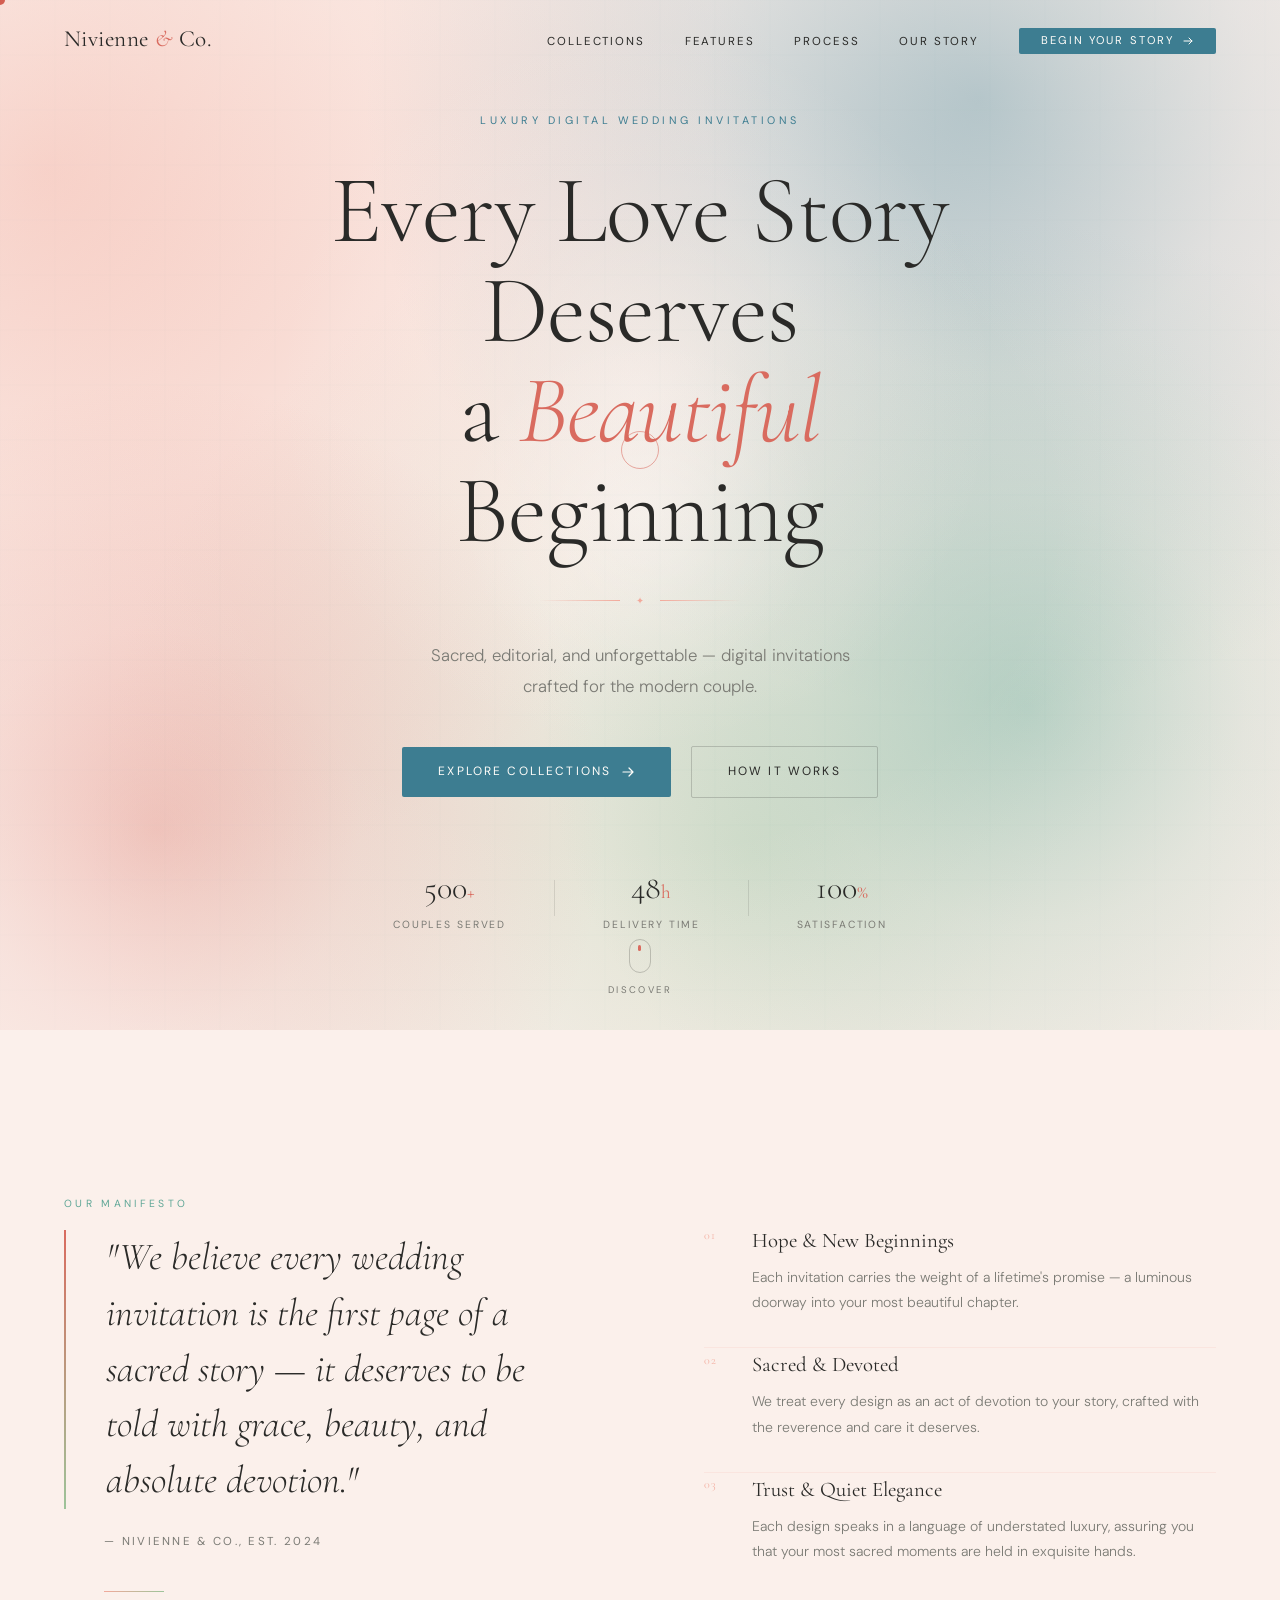
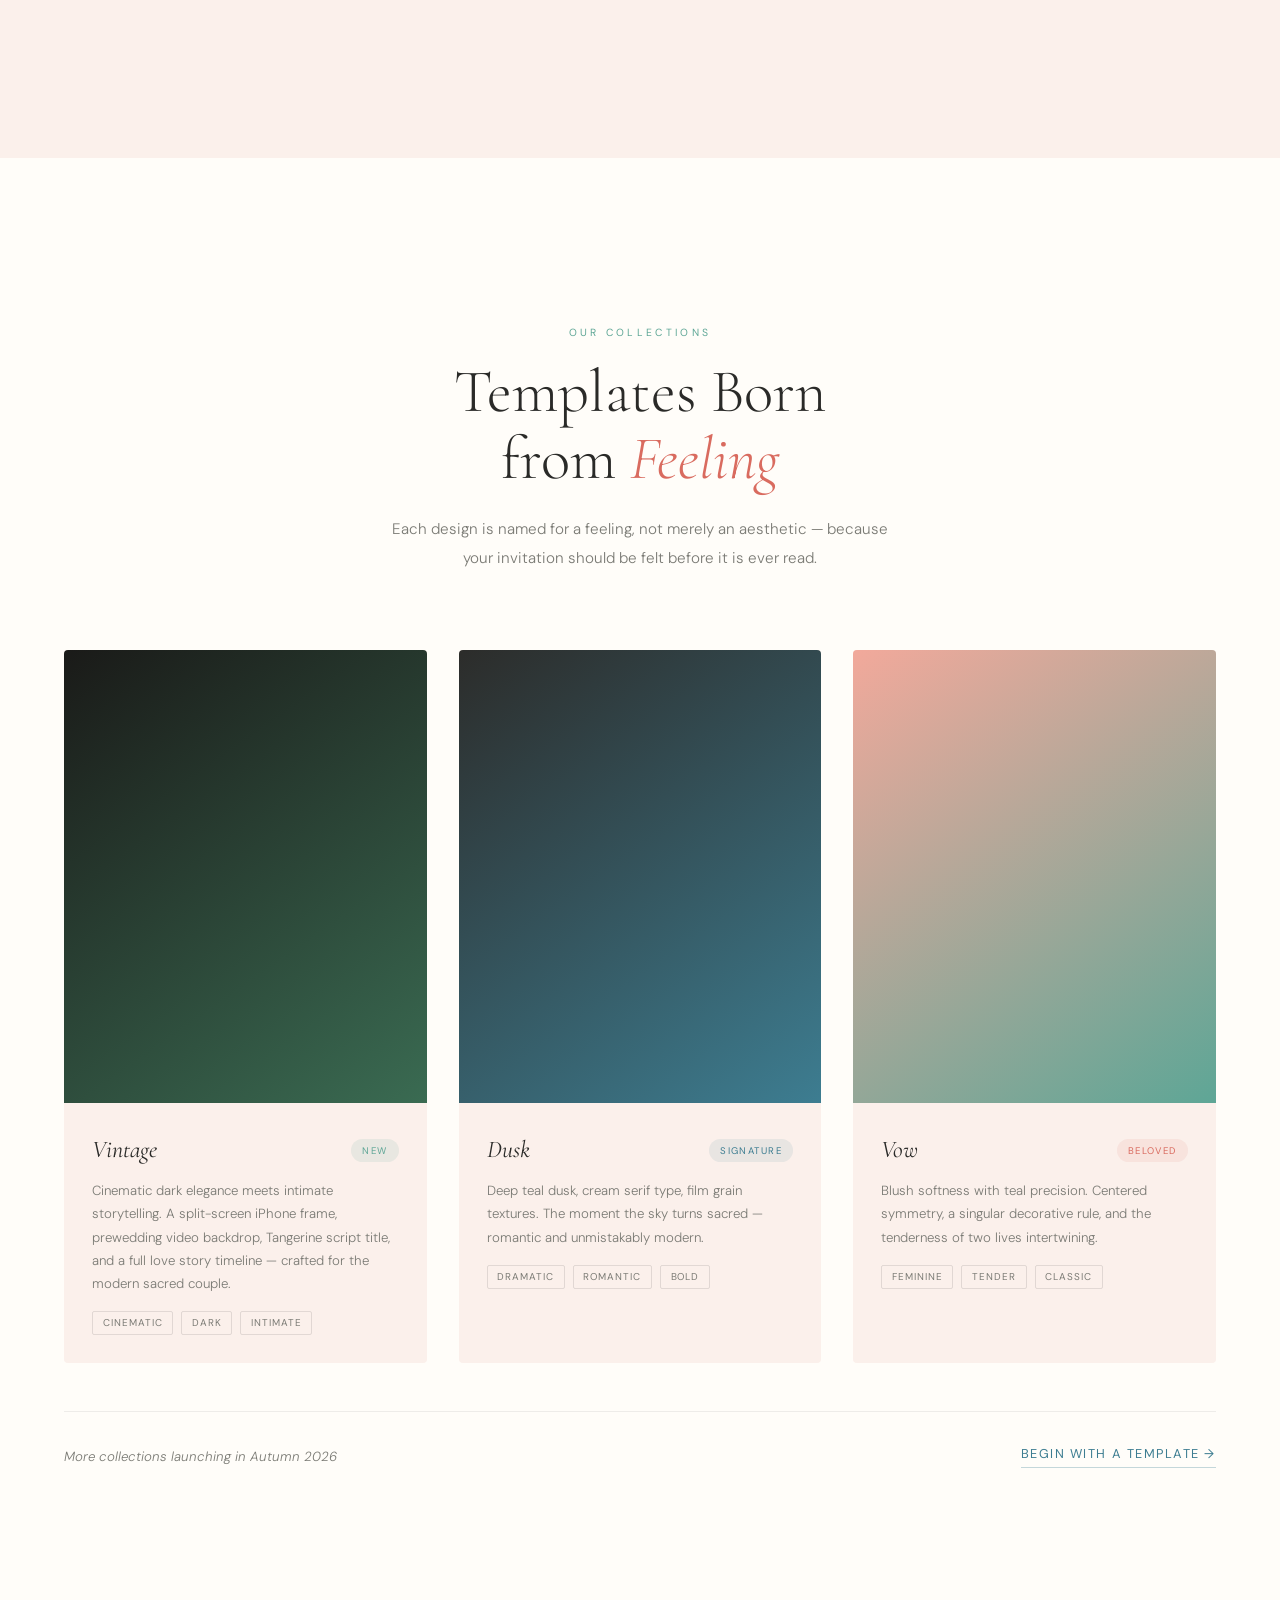
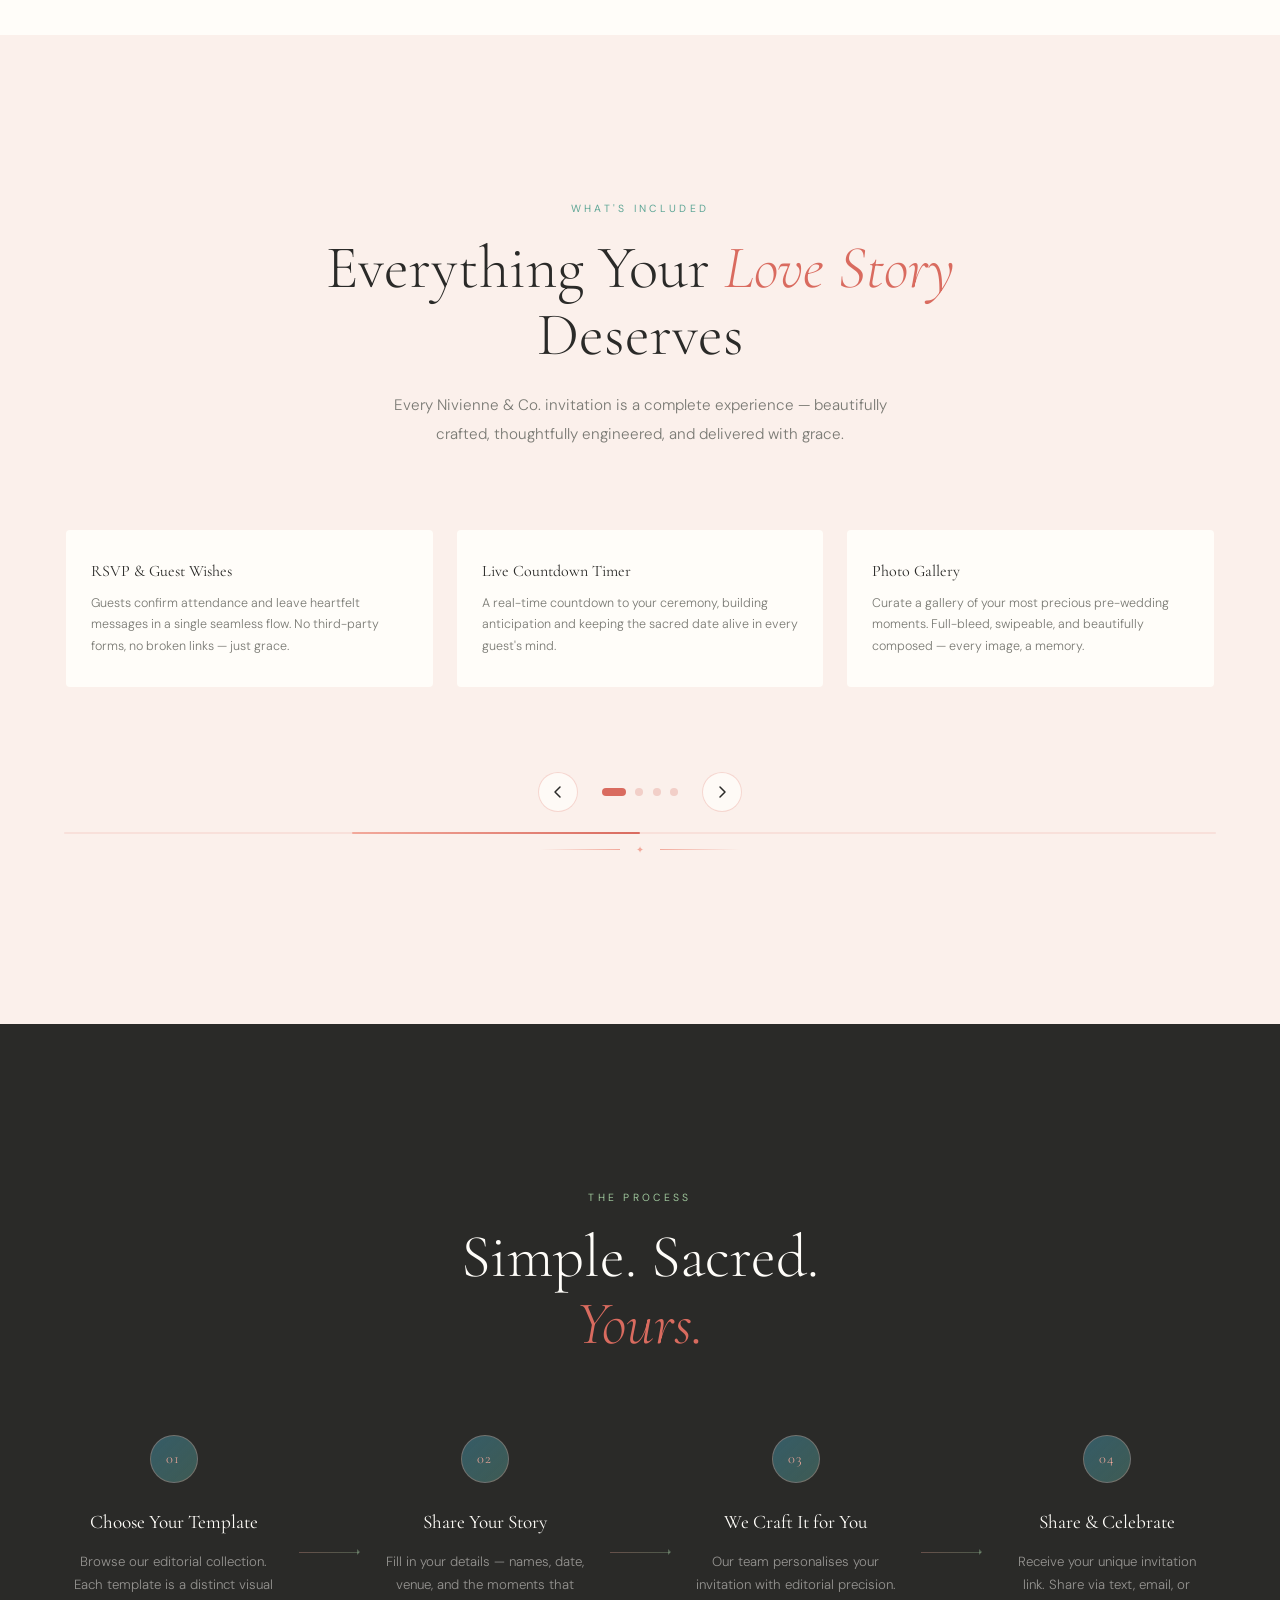
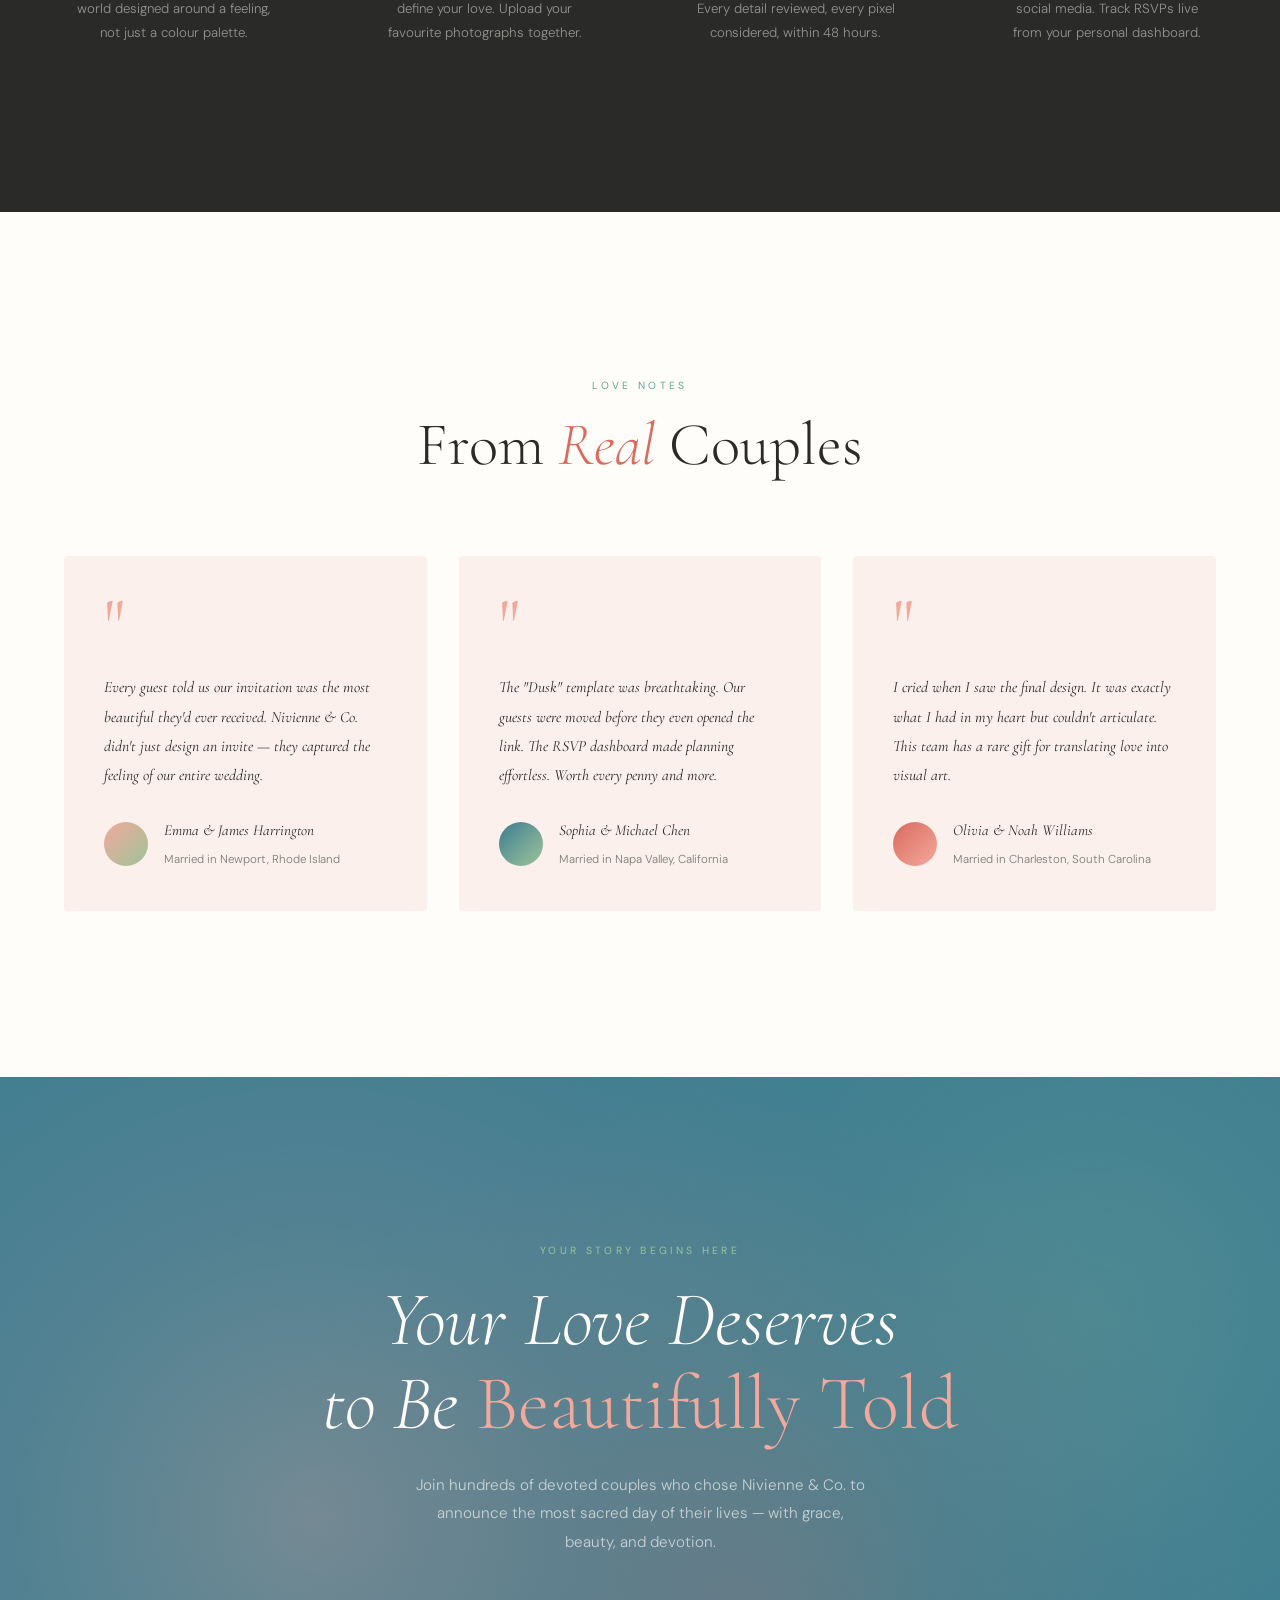
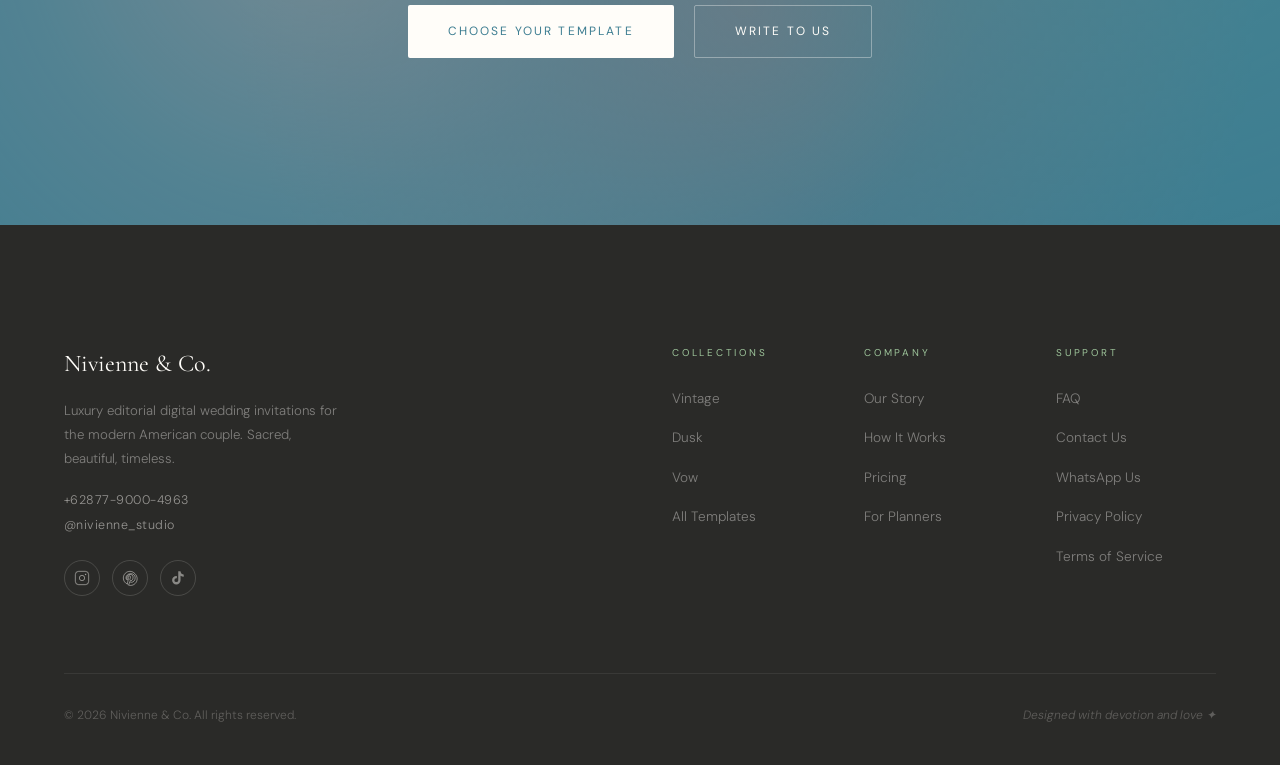
==== commit 7b9771d4: "Add files via upload" ====
--- a/nivienne-studio/index.html
+++ b/nivienne-studio/index.html
@@ -48,6 +48,11 @@
 
   <!-- Mobile Menu Overlay -->
   <div class="mobile-menu" id="mobile-menu" aria-hidden="true">
+    <button class="mobile-menu-close" id="mobile-menu-close" aria-label="Close menu">
+      <svg width="20" height="20" viewBox="0 0 20 20" fill="none" aria-hidden="true">
+        <path d="M3 3L17 17M17 3L3 17" stroke="currentColor" stroke-width="1.5" stroke-linecap="round"/>
+      </svg>
+    </button>
     <div class="mobile-menu-inner">
       <a href="#templates" class="mobile-link" id="m-templates">Collections</a>
       <a href="#features" class="mobile-link" id="m-features">Features</a>
@@ -177,7 +182,7 @@
         <article class="template-card reveal reveal-d1" id="card-vintage" aria-label="Vintage template">
           <a href="template-vintage/index.html" target="_blank" class="template-preview-link" aria-label="View Vintage live demo">
             <div class="template-preview">
-              <img src="template-vintage/images/1.png" alt="Vintage — cinematic dark split-screen wedding invitation" loading="lazy" onerror="this.style.display='none'">
+              <img src="template-vintage/media/1.png" alt="Vintage — cinematic dark split-screen wedding invitation" loading="lazy" onerror="this.style.display='none'">
               <div class="template-preview-fallback" style="background: linear-gradient(145deg, #1a1a18 0%, #3a6b52 100%)" aria-hidden="true"></div>
               <div class="template-hover-cta" aria-hidden="true">
                 <span>View Live Demo</span>
@@ -268,7 +273,7 @@
         <p class="section-body">Every Nivienne &amp; Co. invitation is a complete experience — beautifully crafted, thoughtfully engineered, and delivered with grace.</p>
       </div>
 
-      <!-- Features Carousel -->
+      <!-- Features Carousel (desktop) -->
       <div class="features-carousel reveal" id="features-carousel" aria-label="Features carousel">
 
         <!-- Viewport -->
@@ -278,23 +283,14 @@
             <!-- Slide 1 -->
             <div class="fc-slide" aria-label="Slide 1 of 4">
               <div class="feature-card" id="feat-rsvp">
-                <div class="feature-icon-wrap" aria-hidden="true">
-                  <svg viewBox="0 0 24 24" fill="none" stroke="currentColor" stroke-width="1.2" stroke-linecap="round" stroke-linejoin="round"><path d="M21 15a2 2 0 01-2 2H7l-4 4V5a2 2 0 012-2h14a2 2 0 012 2z"/></svg>
-                </div>
                 <h3>RSVP &amp; Guest Wishes</h3>
                 <p>Guests confirm attendance and leave heartfelt messages in a single seamless flow. No third-party forms, no broken links — just grace.</p>
               </div>
               <div class="feature-card" id="feat-countdown">
-                <div class="feature-icon-wrap" aria-hidden="true">
-                  <svg viewBox="0 0 24 24" fill="none" stroke="currentColor" stroke-width="1.2" stroke-linecap="round" stroke-linejoin="round"><circle cx="12" cy="12" r="10"/><polyline points="12 6 12 12 16 14"/></svg>
-                </div>
                 <h3>Live Countdown Timer</h3>
                 <p>A real-time countdown to your ceremony, building anticipation and keeping the sacred date alive in every guest's mind.</p>
               </div>
               <div class="feature-card" id="feat-gallery">
-                <div class="feature-icon-wrap" aria-hidden="true">
-                  <svg viewBox="0 0 24 24" fill="none" stroke="currentColor" stroke-width="1.2" stroke-linecap="round" stroke-linejoin="round"><rect x="3" y="3" width="18" height="18" rx="2"/><circle cx="8.5" cy="8.5" r="1.5"/><polyline points="21 15 16 10 5 21"/></svg>
-                </div>
                 <h3>Photo Gallery</h3>
                 <p>Curate a gallery of your most precious pre-wedding moments. Full-bleed, swipeable, and beautifully composed — every image, a memory.</p>
               </div>
@@ -303,23 +299,14 @@
             <!-- Slide 2 -->
             <div class="fc-slide" aria-label="Slide 2 of 4">
               <div class="feature-card" id="feat-music">
-                <div class="feature-icon-wrap" aria-hidden="true">
-                  <svg viewBox="0 0 24 24" fill="none" stroke="currentColor" stroke-width="1.2" stroke-linecap="round" stroke-linejoin="round"><path d="M9 18V5l12-2v13"/><circle cx="6" cy="18" r="3"/><circle cx="18" cy="16" r="3"/></svg>
-                </div>
                 <h3>Ambient Background Music</h3>
                 <p>Set the emotional tone before a single word is read. Choose a piece of music that speaks your love — guests toggle it with one quiet tap.</p>
               </div>
               <div class="feature-card" id="feat-maps">
-                <div class="feature-icon-wrap" aria-hidden="true">
-                  <svg viewBox="0 0 24 24" fill="none" stroke="currentColor" stroke-width="1.2" stroke-linecap="round" stroke-linejoin="round"><path d="M21 10c0 7-9 13-9 13S3 17 3 10a9 9 0 0118 0z"/><circle cx="12" cy="10" r="3"/></svg>
-                </div>
                 <h3>Venue Maps &amp; Navigation</h3>
                 <p>One tap takes guests directly to turn-by-turn directions. Embedded maps with custom venue pins ensure no one arrives late to your sacred moment.</p>
               </div>
               <div class="feature-card" id="feat-savedate">
-                <div class="feature-icon-wrap" aria-hidden="true">
-                  <svg viewBox="0 0 24 24" fill="none" stroke="currentColor" stroke-width="1.2" stroke-linecap="round" stroke-linejoin="round"><rect x="3" y="4" width="18" height="18" rx="2"/><line x1="16" y1="2" x2="16" y2="6"/><line x1="8" y1="2" x2="8" y2="6"/><line x1="3" y1="10" x2="21" y2="10"/><path d="M8 14h.01M12 14h.01M16 14h.01M8 18h.01M12 18h.01"/></svg>
-                </div>
                 <h3>Save the Date Integration</h3>
                 <p>Guests add your wedding date directly to their phone calendar with a single tap — synced with native iOS and Android calendar apps.</p>
               </div>
@@ -328,23 +315,14 @@
             <!-- Slide 3 -->
             <div class="fc-slide" aria-label="Slide 3 of 4">
               <div class="feature-card" id="feat-lovestory">
-                <div class="feature-icon-wrap" aria-hidden="true">
-                  <svg viewBox="0 0 24 24" fill="none" stroke="currentColor" stroke-width="1.2" stroke-linecap="round" stroke-linejoin="round"><path d="M20.84 4.61a5.5 5.5 0 00-7.78 0L12 5.67l-1.06-1.06a5.5 5.5 0 00-7.78 7.78l1.06 1.06L12 21.23l7.78-7.78 1.06-1.06a5.5 5.5 0 000-7.78z"/></svg>
-                </div>
                 <h3>Love Story Timeline</h3>
                 <p>Tell the story of how you found each other — from first glance to forever. A visual, scroll-through narrative your guests will remember.</p>
               </div>
               <div class="feature-card" id="feat-video">
-                <div class="feature-icon-wrap" aria-hidden="true">
-                  <svg viewBox="0 0 24 24" fill="none" stroke="currentColor" stroke-width="1.2" stroke-linecap="round" stroke-linejoin="round"><polygon points="23 7 16 12 23 17 23 7"/><rect x="1" y="5" width="15" height="14" rx="2"/></svg>
-                </div>
                 <h3>Pre-wedding Video</h3>
                 <p>Embed your cinematic pre-wedding film directly in the invitation. Let guests feel the emotion before they even arrive at your celebration.</p>
               </div>
               <div class="feature-card" id="feat-gift">
-                <div class="feature-icon-wrap" aria-hidden="true">
-                  <svg viewBox="0 0 24 24" fill="none" stroke="currentColor" stroke-width="1.2" stroke-linecap="round" stroke-linejoin="round"><polyline points="20 12 20 22 4 22 4 12"/><rect x="2" y="7" width="20" height="5" rx="1"/><line x1="12" y1="22" x2="12" y2="7"/><path d="M12 7H7.5a2.5 2.5 0 010-5C11 2 12 7 12 7z"/><path d="M12 7h4.5a2.5 2.5 0 000-5C13 2 12 7 12 7z"/></svg>
-                </div>
                 <h3>Digital Gift Confirmation</h3>
                 <p>Guests confirm monetary gifts elegantly online. You receive a live dashboard of who has sent what — graceful, discreet, and organised.</p>
               </div>
@@ -353,23 +331,14 @@
             <!-- Slide 4 -->
             <div class="fc-slide" aria-label="Slide 4 of 4">
               <div class="feature-card" id="feat-qr">
-                <div class="feature-icon-wrap" aria-hidden="true">
-                  <svg viewBox="0 0 24 24" fill="none" stroke="currentColor" stroke-width="1.2" stroke-linecap="round" stroke-linejoin="round"><rect x="3" y="3" width="7" height="7"/><rect x="14" y="3" width="7" height="7"/><rect x="3" y="14" width="7" height="7"/><path d="M14 14h3v3h-3zM17 17h3v3h-3zM14 20h3"/></svg>
-                </div>
                 <h3>QR Code Check-in</h3>
                 <p>Each invitation carries a unique QR code. Guests are checked in instantly at the door — modern, professional, and deeply personal.</p>
               </div>
               <div class="feature-card" id="feat-tracking">
-                <div class="feature-icon-wrap" aria-hidden="true">
-                  <svg viewBox="0 0 24 24" fill="none" stroke="currentColor" stroke-width="1.2" stroke-linecap="round" stroke-linejoin="round"><path d="M1 12s4-8 11-8 11 8 11 8-4 8-11 8-11-8-11-8z"/><circle cx="12" cy="12" r="3"/></svg>
-                </div>
                 <h3>Invitation Tracking</h3>
                 <p>See who has opened your invitation, when they opened it, and from which link. Know your guests are informed — in real time.</p>
               </div>
               <div class="feature-card" id="feat-share">
-                <div class="feature-icon-wrap" aria-hidden="true">
-                  <svg viewBox="0 0 24 24" fill="none" stroke="currentColor" stroke-width="1.2" stroke-linecap="round" stroke-linejoin="round"><circle cx="18" cy="5" r="3"/><circle cx="6" cy="12" r="3"/><circle cx="18" cy="19" r="3"/><line x1="8.59" y1="13.51" x2="15.42" y2="17.49"/><line x1="15.41" y1="6.51" x2="8.59" y2="10.49"/></svg>
-                </div>
                 <h3>Unlimited Personalised Sharing</h3>
                 <p>Each guest receives a link addressed to them by name. Share via text, WhatsApp, or email — infinitely, without restriction.</p>
               </div>
@@ -399,7 +368,23 @@
           <div class="fc-progress-bar" id="fc-progress-bar"></div>
         </div>
 
-      </div><!-- /.features-carousel -->
+      </div><!-- /.features-carousel (desktop) -->
+
+      <!-- Features flat grid (mobile only) -->
+      <div class="features-mobile-grid">
+        <div class="feature-card"><h3>RSVP &amp; Guest Wishes</h3><p>Guests confirm attendance and leave heartfelt messages in a single seamless flow. No third-party forms, no broken links — just grace.</p></div>
+        <div class="feature-card"><h3>Live Countdown Timer</h3><p>A real-time countdown to your ceremony, building anticipation and keeping the sacred date alive in every guest's mind.</p></div>
+        <div class="feature-card"><h3>Photo Gallery</h3><p>Curate a gallery of your most precious pre-wedding moments. Full-bleed, swipeable, and beautifully composed.</p></div>
+        <div class="feature-card"><h3>Ambient Background Music</h3><p>Set the emotional tone before a single word is read. Guests toggle it with one quiet tap.</p></div>
+        <div class="feature-card"><h3>Venue Maps &amp; Navigation</h3><p>One tap takes guests directly to turn-by-turn directions — no one arrives late to your sacred moment.</p></div>
+        <div class="feature-card"><h3>Save the Date Integration</h3><p>Guests add your wedding date directly to their phone calendar, synced with iOS and Android.</p></div>
+        <div class="feature-card"><h3>Love Story Timeline</h3><p>Tell the story of how you found each other — a visual, scroll-through narrative your guests will remember.</p></div>
+        <div class="feature-card"><h3>Pre-wedding Video</h3><p>Embed your cinematic pre-wedding film directly in the invitation. Let guests feel the emotion.</p></div>
+        <div class="feature-card"><h3>Digital Gift Confirmation</h3><p>Guests confirm monetary gifts elegantly online. A live dashboard of who has sent what — graceful and organised.</p></div>
+        <div class="feature-card"><h3>QR Code Check-in</h3><p>Each invitation carries a unique QR code. Guests are checked in instantly at the door.</p></div>
+        <div class="feature-card"><h3>Invitation Tracking</h3><p>See who has opened your invitation, when, and from which link — in real time.</p></div>
+        <div class="feature-card"><h3>Unlimited Personalised Sharing</h3><p>Each guest receives a link addressed to them by name. Share via text, WhatsApp, or email — infinitely.</p></div>
+      </div><!-- /.features-mobile-grid -->
 
       <!-- Soft divider accent -->
       <div class="features-divider reveal" aria-hidden="true">
@@ -608,8 +593,12 @@
         <div class="footer-brand">
           <h2 class="footer-logo">Nivienne &amp; Co.</h2>
           <p class="footer-tagline">Luxury editorial digital wedding invitations for the modern American couple. Sacred, beautiful, timeless.</p>
+          <div class="footer-contact">
+            <a href="https://wa.me/6287790004963" class="footer-contact-link" target="_blank" rel="noopener noreferrer">+62877-9000-4963</a>
+            <a href="https://instagram.com/nivienne_studio" class="footer-contact-link" target="_blank" rel="noopener noreferrer">@nivienne_studio</a>
+          </div>
           <div class="footer-socials">
-            <a href="#" class="social-icon" id="social-ig" aria-label="Instagram">
+            <a href="https://instagram.com/nivienne_studio" class="social-icon" id="social-ig" aria-label="Instagram @nivienne_studio" target="_blank" rel="noopener noreferrer">
               <svg width="16" height="16" viewBox="0 0 24 24" fill="none" stroke="currentColor" stroke-width="1.5" aria-hidden="true"><rect x="2" y="2" width="20" height="20" rx="5"/><circle cx="12" cy="12" r="4"/><circle cx="17.5" cy="6.5" r="0.5" fill="currentColor"/></svg>
             </a>
             <a href="#" class="social-icon" id="social-pt" aria-label="Pinterest">
@@ -620,6 +609,7 @@
             </a>
           </div>
         </div>
+        <div class="footer-cols-row">
         <div class="footer-col">
           <h4>Collections</h4>
           <ul role="list">
@@ -643,10 +633,12 @@
           <ul role="list">
             <li><a href="#">FAQ</a></li>
             <li><a href="mailto:hello@nivienneandco.com">Contact Us</a></li>
+            <li><a href="https://wa.me/6287790004963" target="_blank" rel="noopener noreferrer">WhatsApp Us</a></li>
             <li><a href="#">Privacy Policy</a></li>
             <li><a href="#">Terms of Service</a></li>
           </ul>
         </div>
+        </div>
       </div>
       <div class="footer-bottom">
         <p>&copy; 2026 Nivienne &amp; Co. All rights reserved.</p>
@@ -657,4 +649,4 @@
 
   <script src="script.js"></script>
 </body>
-</html>
+</html>
--- a/nivienne-studio/styles.css
+++ b/nivienne-studio/styles.css
@@ -205,6 +205,20 @@
 }
 .mobile-cta:hover { background: var(--coral) !important; color: var(--warm-white); }
 
+.mobile-menu-close {
+  position: absolute;
+  top: 1.5rem; right: var(--pad);
+  width: 44px; height: 44px;
+  border-radius: 50%;
+  background: none;
+  border: 1px solid rgba(44,44,40,0.15);
+  display: flex; align-items: center; justify-content: center;
+  color: var(--charcoal);
+  cursor: pointer;
+  transition: border-color 300ms ease, color 300ms ease, transform 300ms var(--ease-spring);
+}
+.mobile-menu-close:hover { border-color: var(--coral); color: var(--coral); transform: rotate(90deg); }
+
 /* ─── HERO ───────────────────────────────────────── */
 .hero {
   position: relative;
@@ -298,8 +312,10 @@
 
 /* Scroll hint */
 .hero-scroll-hint {
-  position: absolute; bottom: 2rem; left: 50%;
-  transform: translateX(-50%);
+  position: absolute; bottom: 2rem;
+  left: 0; right: 0;
+  margin: 0 auto;
+  width: fit-content;
   display: flex; flex-direction: column; align-items: center; gap: 0.6rem;
   opacity: 0;
   animation: fade-up 0.8s var(--ease-out-expo) 1.6s forwards;
@@ -481,10 +497,12 @@
   margin-bottom: var(--gap-block);
 }
 
+.feature-icon-wrap { display: none; }
+
 .feature-card {
   background: var(--warm-white);
   border-radius: 4px;
-  padding: 2.25rem 2rem;
+  padding: 1.75rem 1.5rem;
   border: 1px solid transparent;
   position: relative;
   overflow: hidden;
@@ -526,15 +544,15 @@
 
 .feature-card h3 {
   font-family: var(--serif);
-  font-size: 1.2rem; font-weight: 400;
-  color: var(--charcoal); margin-bottom: 0.75rem;
+  font-size: 1rem; font-weight: 400;
+  color: var(--charcoal); margin-bottom: 0.5rem;
   transition: color 300ms ease;
 }
 .feature-card:hover h3 { color: var(--teal); }
 
 .feature-card p {
-  font-size: 0.85rem; font-weight: 300;
-  line-height: 1.85; color: var(--text-muted);
+  font-size: 0.78rem; font-weight: 300;
+  line-height: 1.75; color: var(--text-muted);
 }
 
 .features-divider {
@@ -631,6 +649,11 @@
   transform: scale(1.2);
 }
 
+/* Mobile features flat grid — hidden on desktop */
+.features-mobile-grid {
+  display: none;
+}
+
 /* Progress bar */
 .fc-progress {
   height: 2px;
@@ -959,8 +982,13 @@
   padding: clamp(60px, 10vw, 120px) var(--pad) 2.5rem;
 }
 .footer-grid {
-  display: grid; grid-template-columns: 2fr 1fr 1fr 1fr;
+  display: grid; grid-template-columns: 1fr 1fr;
   gap: 4rem; margin-bottom: clamp(3rem, 6vw, 5rem);
+  align-items: start;
+}
+.footer-cols-row {
+  display: grid; grid-template-columns: repeat(3, 1fr);
+  gap: 2rem;
 }
 .footer-logo {
   font-family: var(--serif); font-size: 1.5rem; font-weight: 400;
@@ -969,8 +997,19 @@
 .footer-tagline {
   font-size: 0.83rem; font-weight: 300;
   line-height: 1.8; color: rgba(255,253,249,0.4);
-  max-width: 280px; margin-bottom: 2rem;
-}
+  max-width: 280px; margin-bottom: 1.25rem;
+}
+.footer-contact {
+  display: flex; flex-direction: column; gap: 0.35rem;
+  margin-bottom: 1.5rem;
+}
+.footer-contact-link {
+  font-size: 0.78rem; font-weight: 300;
+  color: rgba(255,253,249,0.5);
+  transition: color 300ms ease;
+  letter-spacing: 0.04em;
+}
+.footer-contact-link:hover { color: var(--salmon); }
 .footer-socials { display: flex; gap: 0.75rem; }
 .social-icon {
   width: 36px; height: 36px; border-radius: 50%;
@@ -1043,21 +1082,195 @@
   .footer-grid { grid-template-columns: 1fr 1fr; gap: 2.5rem; }
 }
 @media (max-width: 680px) {
-  :root { --nav-h: 64px; }
+  :root {
+    --nav-h: 56px;
+    --pad: clamp(16px, 4vw, 24px);
+    --gap-section: clamp(56px, 10vw, 96px);
+    --gap-block: clamp(28px, 5vw, 48px);
+  }
   .nav-links    { display: none; }
   .nav-hamburger { display: flex; }
-  .templates-footer { flex-direction: column; gap: 1rem; text-align: center; }
-  .footer-grid { grid-template-columns: 1fr; gap: 2rem; }
+  .nav-logo { font-size: 1.2rem; }
+
+  /* Hero — tighter, smaller text */
+  .hero-eyebrow {
+    font-size: 0.6rem;
+    letter-spacing: 0.22em;
+    margin-bottom: 1.25rem;
+  }
+  .hero-title {
+    font-size: clamp(2rem, 9vw, 3rem);
+    margin-bottom: 1.25rem;
+    line-height: 1.08;
+  }
+  .hero-sub {
+    font-size: 0.82rem;
+    line-height: 1.75;
+    margin-bottom: 3.5rem;
+  }
+  .hero-actions {
+    flex-direction: column;
+    align-items: center;
+    gap: 0.75rem;
+    margin-bottom: 3.5rem;
+  }
+  .btn-primary, .btn-ghost {
+    padding: 0.9rem 2rem;
+    font-size: 0.68rem;
+    letter-spacing: 0.14em;
+    width: 100%;
+    max-width: 280px;
+    justify-content: center;
+  }
+  .hero-stats { gap: 1.25rem; }
+  .stat-number { font-size: 1.5rem; }
+  .stat-suffix { font-size: 1rem; }
+  .stat-label { font-size: 0.58rem; letter-spacing: 0.12em; }
+  .stat-sep { height: 28px; }
+
+  /* Section typography */
+  .eyebrow { font-size: 0.6rem; letter-spacing: 0.24em; }
+  .section-title { font-size: clamp(1.7rem, 6.5vw, 2.4rem); margin-bottom: 1rem; }
+  .section-body { font-size: 0.83rem; line-height: 1.8; }
+
+  /* Philosophy */
+  .philosophy-quote { font-size: clamp(1.2rem, 4.5vw, 1.6rem); padding-left: 1.5rem; }
+  .pillar-body h3 { font-size: 1.1rem; }
+  .pillar-body p { font-size: 0.8rem; }
+  .philosophy-right {
+    display: flex;
+    flex-direction: column;
+    overflow-x: unset;
+    scroll-snap-type: unset;
+    gap: 0.75rem;
+  }
+  .pillar {
+    min-width: unset;
+    scroll-snap-align: unset;
+    flex-shrink: unset;
+    background: var(--warm-white);
+    border-radius: 4px;
+    padding: 1.25rem 1.5rem;
+    border: 1px solid rgba(242,169,155,0.15);
+  }
+  .pillar:last-child { border-bottom: 1px solid rgba(242,169,155,0.15); padding-bottom: 1.25rem; }
+
+  /* Templates — 2-col grid on mobile */
+  .templates-grid {
+    grid-template-columns: 1fr 1fr !important;
+    gap: 0.875rem;
+    display: grid !important;
+    overflow-x: unset;
+    scroll-snap-type: unset;
+    padding-bottom: 0;
+  }
+  .template-card { min-width: unset; flex-shrink: unset; }
+  .template-preview { aspect-ratio: 3/4; }
+  .template-meta { padding: 0.9rem; }
+  .template-name { font-size: 1.1rem; }
+  .template-desc { font-size: 0.72rem; line-height: 1.6; margin-bottom: 0.65rem; }
+  .template-badge { font-size: 0.52rem; padding: 0.2rem 0.5rem; }
+  .tag { font-size: 0.55rem; padding: 0.15rem 0.45rem; }
+  .templates-footer { flex-direction: column; gap: 0.875rem; text-align: center; }
+  .templates-footer-text { font-size: 0.75rem; }
+
+  /* Features — swap carousel for flat 3-col grid on mobile */
+  .features-carousel { display: none; }
+  .features-mobile-grid {
+    display: grid;
+    grid-template-columns: repeat(3, 1fr);
+    gap: 0.625rem;
+    margin-bottom: var(--gap-block);
+  }
+  .features-mobile-grid .feature-card {
+    padding: 0.9rem 0.75rem;
+  }
+  .features-mobile-grid .feature-card h3 {
+    font-size: 0.72rem;
+    margin-bottom: 0.35rem;
+  }
+  .features-mobile-grid .feature-card p {
+    font-size: 0.65rem;
+    line-height: 1.6;
+  }
+
+  /* Feature card adjustments */
+  .feature-card { padding: 1.5rem 1.25rem; }
+  .feature-card h3 { font-size: 1rem; }
+  .feature-card p { font-size: 0.78rem; line-height: 1.75; }
+  .feature-icon-wrap { width: 36px; height: 36px; margin-bottom: 1rem; }
+  .feature-icon-wrap svg { width: 16px; height: 16px; }
+
+  /* Process */
+  .process-step h3 { font-size: 1rem; }
+  .process-step p { font-size: 0.76rem; }
+  .step-num { width: 40px; height: 40px; margin-bottom: 1rem; }
+
+  /* Testimonials */
+  .testimonial {
+    padding: 1.5rem;
+    box-sizing: border-box;
+    overflow: hidden;
+  }
+  .testimonial-quote-mark { font-size: 3rem; margin-bottom: 0.75rem; }
+  .testimonial-text { font-size: 0.8rem; line-height: 1.7; margin-bottom: 1.25rem; word-break: break-word; overflow-wrap: break-word; white-space: normal; }
+  .testimonial-name { font-size: 0.85rem; }
+  .testimonial-date { font-size: 0.65rem; }
+  .testimonial-avatar { width: 36px; height: 36px; }
+
+  /* CTA */
+  .cta-title { font-size: clamp(1.8rem, 7vw, 2.8rem); }
+  .cta-body { font-size: 0.82rem; line-height: 1.8; }
+  .cta-actions { flex-direction: column; align-items: center; gap: 0.75rem; }
+  .btn-white, .btn-ghost-white { padding: 0.85rem 1.8rem; font-size: 0.68rem; letter-spacing: 0.14em; width: 100%; max-width: 280px; justify-content: center; }
+
+  /* Footer */
+  .footer-grid {
+    grid-template-columns: 1fr;
+    gap: 0;
+  }
+  .footer-brand {
+    text-align: center;
+    align-items: center;
+    display: flex;
+    flex-direction: column;
+    padding-bottom: 2.5rem;
+    border-bottom: 1px solid rgba(255,253,249,0.07);
+    margin-bottom: 2.5rem;
+  }
+  .footer-tagline { max-width: 260px; text-align: center; }
+  .footer-contact { align-items: center; }
+  .footer-socials { justify-content: center; }
+  .footer-cols-row {
+    grid-template-columns: repeat(3, 1fr);
+    gap: 1rem;
+  }
   .footer-bottom { flex-direction: column; gap: 0.5rem; text-align: center; }
-  .cta-actions { flex-direction: column; align-items: center; }
-  .hero-stats { gap: 1.75rem; }
+  .footer-logo { font-size: 1.25rem; }
+  .footer-tagline { font-size: 0.75rem; }
+  .footer-col h4 { font-size: 0.58rem; margin-bottom: 1rem; }
+  .footer-col a { font-size: 0.72rem; }
+  .footer-col ul { gap: 0.65rem; }
+  .footer-bottom p { font-size: 0.68rem; }
+
+  /* Mobile menu */
+  .mobile-link { font-size: 1.6rem; }
+  .mobile-menu-inner { gap: 2rem; }
+
+  /* Cursor off */
   .cursor, .cursor-ring { display: none; }
   body { cursor: auto; }
   button, a { cursor: pointer; }
 }
 
-/* ─── MOBILE SCROLL-SNAP CAROUSELS (≤ 580px) ─────── */
-@media (max-width: 580px) {
+/* ─── MOBILE SCROLL-SNAP CAROUSELS (≤ 480px — very small phones) ── */
+@media (max-width: 480px) {
+  /* On very small screens, template grid stays 2-col but gets tighter */
+  .templates-grid { gap: 0.625rem; }
+  .template-meta { padding: 0.75rem; }
+  .template-name { font-size: 1rem; }
+  .template-desc { display: none; } /* hide desc on tiny screens to keep cards neat */
+  .template-tags { gap: 0.35rem; }
 
   /* shared dot strip */
   .mob-dots {
@@ -1085,44 +1298,24 @@
   .philosophy-grid { grid-template-columns: 1fr; }
   .philosophy-right {
     display: flex;
-    overflow-x: scroll;
-    scroll-snap-type: x mandatory;
-    -webkit-overflow-scrolling: touch;
-    scrollbar-width: none;
-    gap: 1.25rem;
-    padding-bottom: 0.25rem;
+    flex-direction: column;
+    overflow-x: unset;
+    scroll-snap-type: unset;
+    gap: 0.75rem;
+    padding-bottom: 0;
   }
   .philosophy-right::-webkit-scrollbar { display: none; }
   .pillar {
-    min-width: calc(100vw - var(--pad) * 2 - 1rem);
-    scroll-snap-align: start;
-    border-bottom: none;
-    padding-bottom: 0;
-    flex-shrink: 0;
+    min-width: unset;
+    scroll-snap-align: unset;
+    flex-shrink: unset;
     background: var(--warm-white);
     border-radius: 4px;
-    padding: 1.75rem;
+    padding: 1.25rem 1.5rem;
     border: 1px solid rgba(242,169,155,0.15);
-  }
-  .pillar:last-child { border-bottom: none; padding-bottom: 1.75rem; }
-
-  /* ── Templates ── */
-  .templates-grid {
-    display: flex !important;
-    overflow-x: scroll;
-    scroll-snap-type: x mandatory;
-    -webkit-overflow-scrolling: touch;
-    scrollbar-width: none;
-    gap: 1.25rem;
-    padding-bottom: 0.25rem;
-    grid-template-columns: unset !important;
-  }
-  .templates-grid::-webkit-scrollbar { display: none; }
-  .template-card {
-    min-width: calc(85vw);
-    scroll-snap-align: start;
-    flex-shrink: 0;
-  }
+    border-bottom: 1px solid rgba(242,169,155,0.15);
+  }
+  .pillar:last-child { border-bottom: 1px solid rgba(242,169,155,0.15); padding-bottom: 1.25rem; }
 
   /* ── Process steps ── */
   .process-steps {
@@ -1131,19 +1324,19 @@
     scroll-snap-type: x mandatory;
     -webkit-overflow-scrolling: touch;
     scrollbar-width: none;
-    gap: 1.25rem;
+    gap: 1rem;
     padding-bottom: 0.25rem;
     grid-template-columns: unset !important;
     align-items: stretch;
   }
   .process-steps::-webkit-scrollbar { display: none; }
   .process-step {
-    min-width: calc(80vw);
+    min-width: calc(82vw);
     scroll-snap-align: start;
     flex-shrink: 0;
     background: rgba(255,253,249,0.06);
     border-radius: 4px;
-    padding: 2rem 1.5rem;
+    padding: 1.75rem 1.25rem;
     border: 1px solid rgba(242,169,155,0.12);
   }
   .process-connector { display: none !important; }
@@ -1155,14 +1348,25 @@
     scroll-snap-type: x mandatory;
     -webkit-overflow-scrolling: touch;
     scrollbar-width: none;
-    gap: 1.25rem;
+    gap: 1rem;
     padding-bottom: 0.25rem;
     grid-template-columns: unset !important;
   }
   .testimonials-grid::-webkit-scrollbar { display: none; }
   .testimonial {
     min-width: calc(88vw);
+    max-width: calc(88vw);
+    width: calc(88vw);
     scroll-snap-align: start;
     flex-shrink: 0;
-  }
-}
+    box-sizing: border-box;
+    overflow: hidden;
+  }
+  .testimonial-text {
+    font-size: 0.8rem;
+    line-height: 1.7;
+    word-break: break-word;
+    overflow-wrap: break-word;
+    white-space: normal;
+  }
+}
